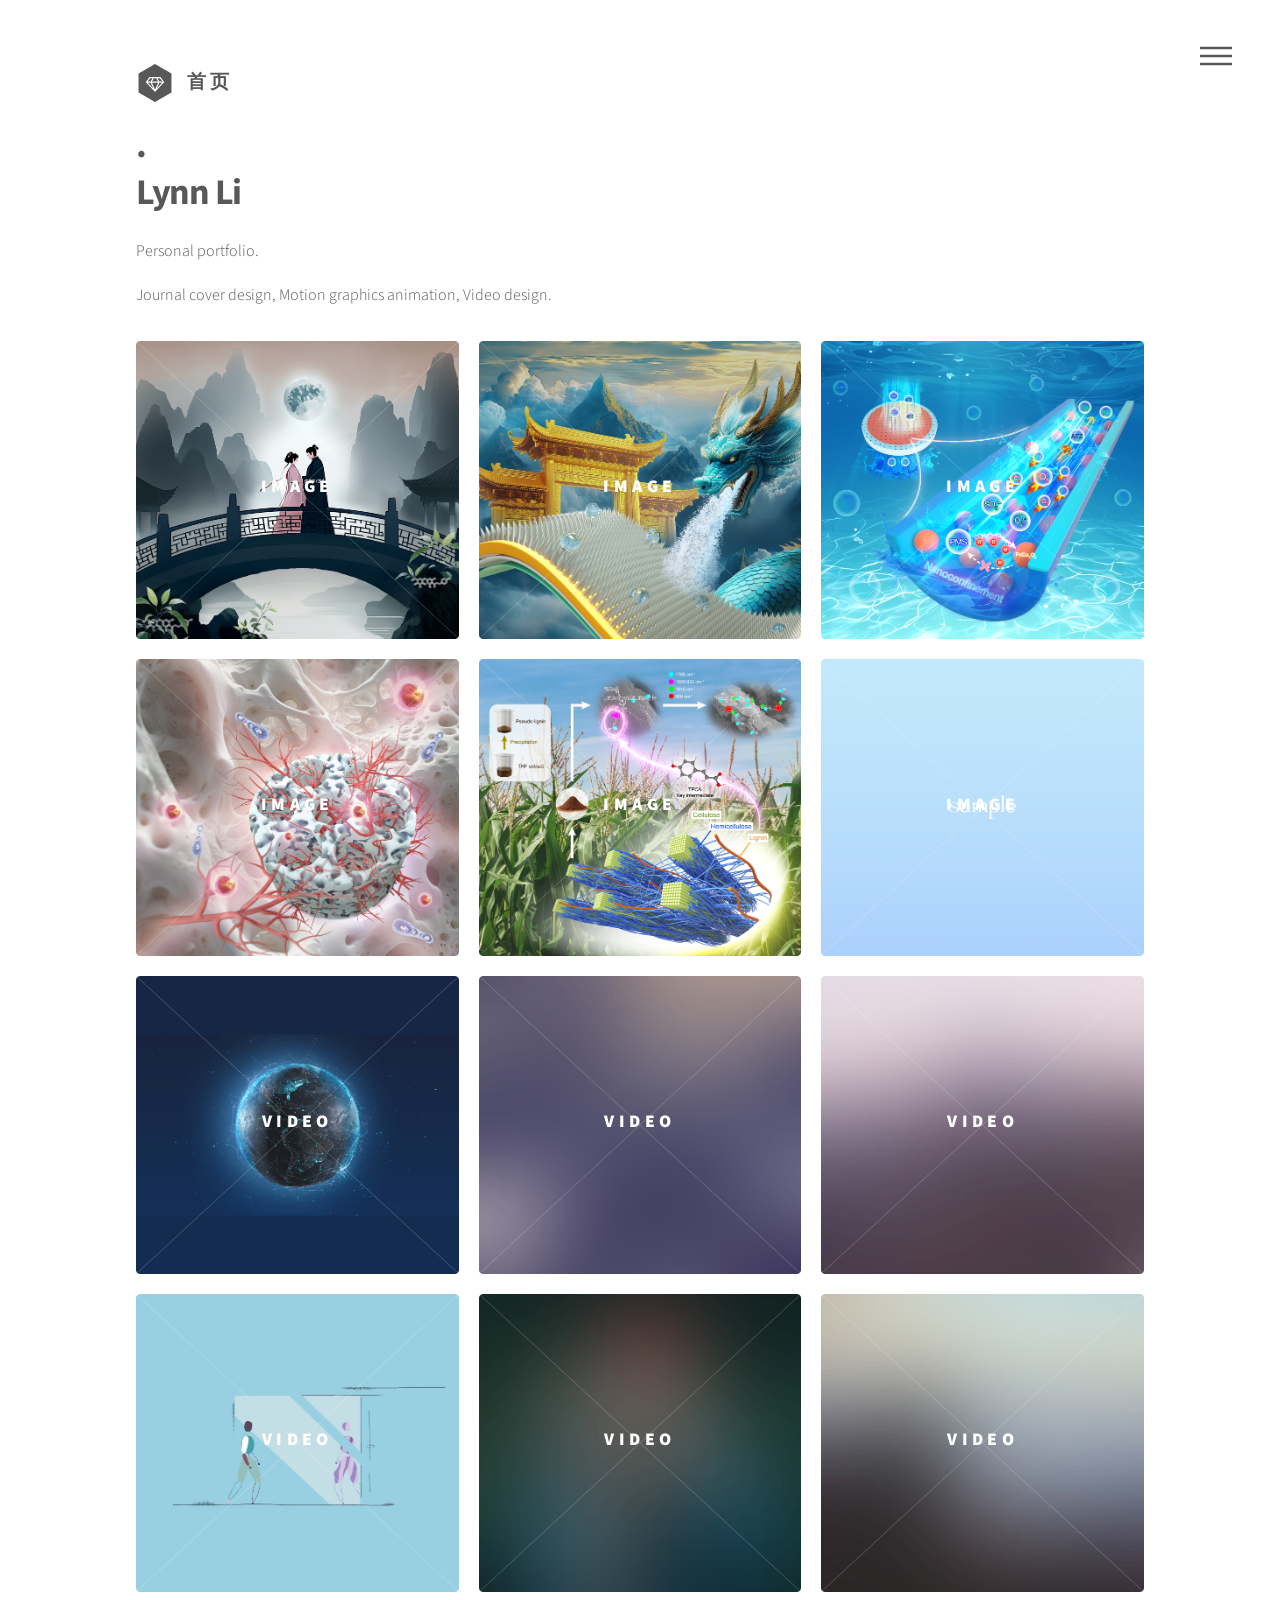
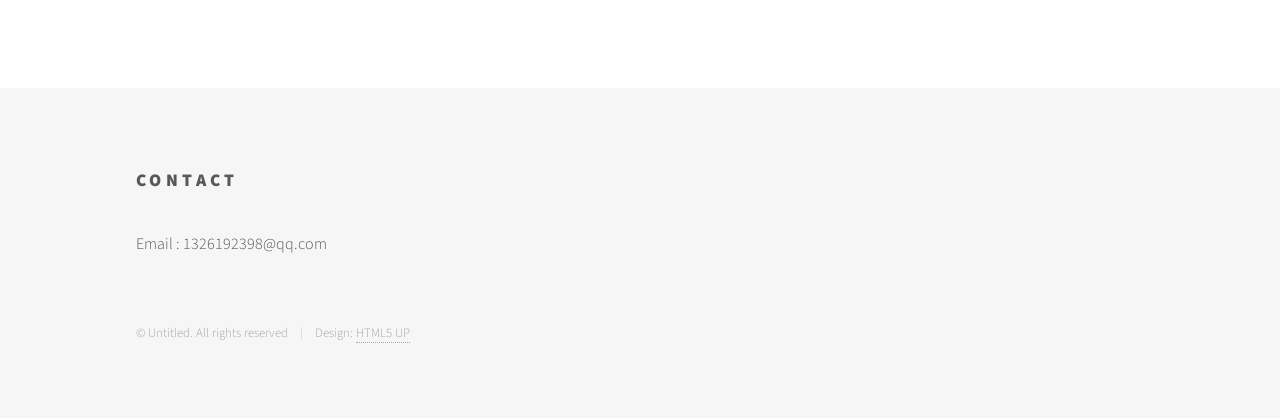
==== index.html @ 1f1a3eb1 "Update index.html" ====
<!DOCTYPE HTML>
<!--
	Phantom by HTML5 UP
	html5up.net | @ajlkn
	Free for personal and commercial use under the CCA 3.0 license (html5up.net/license)
-->
<html>
	<head>
		<title>Lynn Li - Portfolio</title>
		<meta charset="utf-8" />
		<meta name="viewport" content="width=device-width, initial-scale=1, user-scalable=no" />
		<link rel="stylesheet" href="assets/css/main.css" />
		<noscript><link rel="stylesheet" href="assets/css/noscript.css" /></noscript>
	</head>
	<body class="is-preload">
		<!-- Wrapper -->
			<div id="wrapper">

				<!-- Header -->
					<header id="header">
						<div class="inner">

							<!-- Logo -->
								<a href="index.html" class="logo">
									<span class="symbol"><img src="images/logo.svg" alt="" /></span><span class="title">首页</span>
								</a>

							<!-- Nav -->
								<nav>
									<ul>
										<li><a href="#menu">Menu</a></li>
									</ul>
								</nav>

						</div>
					</header>

			

				<!-- Main -->
					<div id="main">
						<div class="inner">
							<header>
								<h1>.<br />
								Lynn Li</h1>
								<p>Personal portfolio. </p>
								<p> Journal cover design, Motion graphics animation, Video design.</p>
							</header>
							<section class="tiles">
								<article class="style1">
									<span class="image">
										<img src="images/work01sq.png" alt="" />
									</span>
									<a href="work01.html">
										<h2> Image </h2>
										<div class="content">
											<p>Commercial Work</p>
										</div>
									</a>
								</article>
								<article class="style2">
									<span class="image">
										<img src="images/work02sq.png" alt="" />
									</span>
									<a href="work02.html">
										<h2>Image</h2>
										<div class="content">
											<p>Commercial Work</p>
										</div>
									</a>
								</article>
								<article class="style3">
									<span class="image">
										<img src="images/work03sq.png" alt="" />
									</span>
									<a href="work03.html">
										<h2>Image</h2>
										<div class="content">
											<p>Commercial Work</p>
										</div>
									</a>
								</article>
								<article class="style4">
									<span class="image">
										<img src="images/work04sq.png" alt="" />
									</span>
									<a href="work04.html">
										<h2>Image</h2>
										<div class="content">
											<p>Commercial Work</p>
										</div>
									</a>
								</article>
								<article class="style5">
									<span class="image">
										<img src="images/work05sq.png" alt="" />
									</span>
									<a href="work05.html">
										<h2>Image</h2>
										<div class="content">
											<p>Commercial Work</p>
										</div>
									</a>
								</article>
								<article class="style6">
									<span class="image">
										<img src="images/work06sq.png" alt="" />
									</span>
									<a href="work06.html">
										<h2>Image</h2>
										<div class="content">
											<p>Commercial Work</p>
										</div>
									</a>
								</article>
								<article class="style2">
									<span class="image">
										<img src="images/work07sq.png" alt="" />
									</span>
									<a href="work07.html">
										<h2>Video</h2>
										<div class="content">
											<p>Commercial Work</p>
										</div>
									</a>
								</article>
								<article class="style3">
									<span class="image">
										<img src="images/pic08.jpg" alt="" />
									</span>
									<a href="work08.html">
										<h2>Video</h2>
										<div class="content">
											<p>Reserved</p>
										</div>
									</a>
								</article>
								<article class="style1">
									<span class="image">
										<img src="images/pic09.jpg" alt="" />
									</span>
									<a href="work09.html">
										<h2>Video</h2>
										<div class="content">
											<p>Reserved</p>
										</div>
									</a>
								</article>
								<article class="style5">
									<span class="image">
										<img src="images/work10sq.png" alt="" />
									</span>
									<a href="work10.html">
										<h2>Video</h2>
										<div class="content">
											<p>Personal Work and Commercial Work</p>
										</div>
									</a>
								</article>
								<article class="style6">
									<span class="image">
										<img src="images/pic11.jpg" alt="" />
									</span>
									<a href="work11.html">
										<h2>Video</h2>
										<div class="content">
											<p>Reserved</p>
										</div>
									</a>
								</article>
								<article class="style4">
									<span class="image">
										<img src="images/pic12.jpg" alt="" />
									</span>
									<a href="work12.html">
										<h2>Video</h2>
										<div class="content">
											<p>Reserved</p>
										</div>
									</a>
								</article>
							</section>
						</div>
					</div>

				<!-- Footer -->
					<footer id="footer">
						<div class="inner">
							<section>
								<h2>Contact</h2>
								<p> Email : 1326192398@qq.com </p>
							</section>
							
							<ul class="copyright">
								<li>&copy; Untitled. All rights reserved</li><li>Design: <a href="http://html5up.net">HTML5 UP</a></li>
							</ul>
						</div>
					</footer>

			</div>

		<!-- Scripts -->
			<script src="assets/js/jquery.min.js"></script>
			<script src="assets/js/browser.min.js"></script>
			<script src="assets/js/breakpoints.min.js"></script>
			<script src="assets/js/util.js"></script>
			<script src="assets/js/main.js"></script>

	</body>
</html>
---- assets/css/main.css ----
@import url(fontawesome-all.min.css);
@import url("https://fonts.googleapis.com/css?family=Source+Sans+Pro:300,700,900");

/*
	Phantom by HTML5 UP
	html5up.net | @ajlkn
	Free for personal and commercial use under the CCA 3.0 license (html5up.net/license)
*/

html, body, div, span, applet, object,
iframe, h1, h2, h3, h4, h5, h6, p, blockquote,
pre, a, abbr, acronym, address, big, cite,
code, del, dfn, em, img, ins, kbd, q, s, samp,
small, strike, strong, sub, sup, tt, var, b,
u, i, center, dl, dt, dd, ol, ul, li, fieldset,
form, label, legend, table, caption, tbody,
tfoot, thead, tr, th, td, article, aside,
canvas, details, embed, figure, figcaption,
footer, header, hgroup, menu, nav, output, ruby,
section, summary, time, mark, audio, video {
	margin: 0;
	padding: 0;
	border: 0;
	font-size: 100%;
	font: inherit;
	vertical-align: baseline;}

article, aside, details, figcaption, figure,
footer, header, hgroup, menu, nav, section {
	display: block;}

body {
	line-height: 1;
}

ol, ul {
	list-style: none;
}

blockquote, q {
	quotes: none;
}

	blockquote:before, blockquote:after, q:before, q:after {
		content: '';
		content: none;
	}

table {
	border-collapse: collapse;
	border-spacing: 0;
}

body {
	-webkit-text-size-adjust: none;
}

mark {
	background-color: transparent;
	color: inherit;
}

input::-moz-focus-inner {
	border: 0;
	padding: 0;
}

input, select, textarea {
	-moz-appearance: none;
	-webkit-appearance: none;
	-ms-appearance: none;
	appearance: none;
}

/* Basic */

	@-ms-viewport {
		width: device-width;
	}

	body {
		-ms-overflow-style: scrollbar;
	}

	@media screen and (max-width: 480px) {

		html, body {
			min-width: 320px;
		}

	}

	html {
		box-sizing: border-box;
	}

	*, *:before, *:after {
		box-sizing: inherit;
	}

	body {
		background: #ffffff;
	}

		body.is-preload *, body.is-preload *:before, body.is-preload *:after {
			-moz-animation: none !important;
			-webkit-animation: none !important;
			-ms-animation: none !important;
			animation: none !important;
			-moz-transition: none !important;
			-webkit-transition: none !important;
			-ms-transition: none !important;
			transition: none !important;
		}

/* Type */

	body, input, select, textarea {
		color: #585858;
		font-family: "Source Sans Pro", Helvetica, sans-serif;
		font-size: 16pt;
		font-weight: 300;
		line-height: 1.75;
	}

		@media screen and (max-width: 1680px) {

			body, input, select, textarea {
				font-size: 14pt;
			}

		}

		@media screen and (max-width: 1280px) {

			body, input, select, textarea {
				font-size: 12pt;
			}

		}

	a {
		-moz-transition: border-bottom-color 0.2s ease, color 0.2s ease;
		-webkit-transition: border-bottom-color 0.2s ease, color 0.2s ease;
		-ms-transition: border-bottom-color 0.2s ease, color 0.2s ease;
		transition: border-bottom-color 0.2s ease, color 0.2s ease;
		text-decoration: none;
		color: #585858;
		border-bottom: dotted 1px rgba(88, 88, 88, 0.5);
	}

		a:hover {
			border-bottom-color: transparent;
			color: #f2849e !important;
		}

	strong, b {
		font-weight: 900;
	}

	em, i {
		font-style: italic;
	}

	p {
		margin: 0 0 2em 0;
	}

	h1 {
		font-size: 2.25em;
		font-weight: 700;
		line-height: 1.3;
		margin: 0 0 1em 0;
		letter-spacing: -0.035em;
	}

		h1 a {
			color: inherit;
		}

		@media screen and (max-width: 736px) {

			h1 {
				font-size: 2em;
				margin: 0 0 1em 0;
			}

		}

		@media screen and (max-width: 360px) {

			h1 {
				font-size: 1.75em;
			}

		}

	h2, h3, h4, h5, h6 {
		font-weight: 900;
		line-height: 1.5;
		margin: 0 0 2em 0;
		text-transform: uppercase;
		letter-spacing: 0.25em;
	}

		h2 a, h3 a, h4 a, h5 a, h6 a {
			color: inherit;
		}

	h2 {
		font-size: 1.1em;
	}

	h3 {
		font-size: 1em;
	}

	h4 {
		font-size: 0.8em;
	}

	h5 {
		font-size: 0.8em;
	}

	h6 {
		font-size: 0.8em;
	}

	@media screen and (max-width: 980px) {

		h1 br, h2 br, h3 br, h4 br, h5 br, h6 br {
			display: none;
		}

	}

	@media screen and (max-width: 736px) {

		h2 {
			font-size: 1em;
		}

		h3 {
			font-size: 0.8em;
		}

	}

	sub {
		font-size: 0.8em;
		position: relative;
		top: 0.5em;
	}

	sup {
		font-size: 0.8em;
		position: relative;
		top: -0.5em;
	}

	blockquote {
		border-left: solid 4px #c9c9c9;
		font-style: italic;
		margin: 0 0 2em 0;
		padding: 0.5em 0 0.5em 2em;
	}

	code {
		background: rgba(144, 144, 144, 0.075);
		border-radius: 4px;
		border: solid 1px #c9c9c9;
		font-family: "Courier New", monospace;
		font-size: 0.9em;
		margin: 0 0.25em;
		padding: 0.25em 0.65em;
	}

	pre {
		-webkit-overflow-scrolling: touch;
		font-family: "Courier New", monospace;
		font-size: 0.9em;
		margin: 0 0 2em 0;
	}

		pre code {
			display: block;
			line-height: 1.75;
			padding: 1em 1.5em;
			overflow-x: auto;
		}

	hr {
		border: 0;
		border-bottom: solid 1px #c9c9c9;
		margin: 2em 0;
	}

		hr.major {
			margin: 3em 0;
		}

	.align-left {
		text-align: left;
	}

	.align-center {
		text-align: center;
	}

	.align-right {
		text-align: right;
	}

/* Row */

	.row {
		display: flex;
		flex-wrap: wrap;
		box-sizing: border-box;
		align-items: stretch;
	}

		.row > * {
			box-sizing: border-box;
		}

		.row.gtr-uniform > * > :last-child {
			margin-bottom: 0;
		}

		.row.aln-left {
			justify-content: flex-start;
		}

		.row.aln-center {
			justify-content: center;
		}

		.row.aln-right {
			justify-content: flex-end;
		}

		.row.aln-top {
			align-items: flex-start;
		}

		.row.aln-middle {
			align-items: center;
		}

		.row.aln-bottom {
			align-items: flex-end;
		}

		.row > .imp {
			order: -1;
		}

		.row > .col-1 {
			width: 8.33333%;
		}

		.row > .off-1 {
			margin-left: 8.33333%;
		}

		.row > .col-2 {
			width: 16.66667%;
		}

		.row > .off-2 {
			margin-left: 16.66667%;
		}

		.row > .col-3 {
			width: 25%;
		}

		.row > .off-3 {
			margin-left: 25%;
		}

		.row > .col-4 {
			width: 33.33333%;
		}

		.row > .off-4 {
			margin-left: 33.33333%;
		}

		.row > .col-5 {
			width: 41.66667%;
		}

		.row > .off-5 {
			margin-left: 41.66667%;
		}

		.row > .col-6 {
			width: 50%;
		}

		.row > .off-6 {
			margin-left: 50%;
		}

		.row > .col-7 {
			width: 58.33333%;
		}

		.row > .off-7 {
			margin-left: 58.33333%;
		}

		.row > .col-8 {
			width: 66.66667%;
		}

		.row > .off-8 {
			margin-left: 66.66667%;
		}

		.row > .col-9 {
			width: 75%;
		}

		.row > .off-9 {
			margin-left: 75%;
		}

		.row > .col-10 {
			width: 83.33333%;
		}

		.row > .off-10 {
			margin-left: 83.33333%;
		}

		.row > .col-11 {
			width: 91.66667%;
		}

		.row > .off-11 {
			margin-left: 91.66667%;
		}

		.row > .col-12 {
			width: 100%;
		}

		.row > .off-12 {
			margin-left: 100%;
		}

		.row.gtr-0 {
			margin-top: 0;
			margin-left: 0em;
		}

			.row.gtr-0 > * {
				padding: 0 0 0 0em;
			}

			.row.gtr-0.gtr-uniform {
				margin-top: 0em;
			}

				.row.gtr-0.gtr-uniform > * {
					padding-top: 0em;
				}

		.row.gtr-25 {
			margin-top: 0;
			margin-left: -0.5em;
		}

			.row.gtr-25 > * {
				padding: 0 0 0 0.5em;
			}

			.row.gtr-25.gtr-uniform {
				margin-top: -0.5em;
			}

				.row.gtr-25.gtr-uniform > * {
					padding-top: 0.5em;
				}

		.row.gtr-50 {
			margin-top: 0;
			margin-left: -1em;
		}

			.row.gtr-50 > * {
				padding: 0 0 0 1em;
			}

			.row.gtr-50.gtr-uniform {
				margin-top: -1em;
			}

				.row.gtr-50.gtr-uniform > * {
					padding-top: 1em;
				}

		.row {
			margin-top: 0;
			margin-left: -2em;
		}

			.row > * {
				padding: 0 0 0 2em;
			}

			.row.gtr-uniform {
				margin-top: -2em;
			}

				.row.gtr-uniform > * {
					padding-top: 2em;
				}

		.row.gtr-150 {
			margin-top: 0;
			margin-left: -3em;
		}

			.row.gtr-150 > * {
				padding: 0 0 0 3em;
			}

			.row.gtr-150.gtr-uniform {
				margin-top: -3em;
			}

				.row.gtr-150.gtr-uniform > * {
					padding-top: 3em;
				}

		.row.gtr-200 {
			margin-top: 0;
			margin-left: -4em;
		}

			.row.gtr-200 > * {
				padding: 0 0 0 4em;
			}

			.row.gtr-200.gtr-uniform {
				margin-top: -4em;
			}

				.row.gtr-200.gtr-uniform > * {
					padding-top: 4em;
				}

		@media screen and (max-width: 1680px) {

			.row {
				display: flex;
				flex-wrap: wrap;
				box-sizing: border-box;
				align-items: stretch;
			}

				.row > * {
					box-sizing: border-box;
				}

				.row.gtr-uniform > * > :last-child {
					margin-bottom: 0;
				}

				.row.aln-left {
					justify-content: flex-start;
				}

				.row.aln-center {
					justify-content: center;
				}

				.row.aln-right {
					justify-content: flex-end;
				}

				.row.aln-top {
					align-items: flex-start;
				}

				.row.aln-middle {
					align-items: center;
				}

				.row.aln-bottom {
					align-items: flex-end;
				}

				.row > .imp-xlarge {
					order: -1;
				}

				.row > .col-1-xlarge {
					width: 8.33333%;
				}

				.row > .off-1-xlarge {
					margin-left: 8.33333%;
				}

				.row > .col-2-xlarge {
					width: 16.66667%;
				}

				.row > .off-2-xlarge {
					margin-left: 16.66667%;
				}

				.row > .col-3-xlarge {
					width: 25%;
				}

				.row > .off-3-xlarge {
					margin-left: 25%;
				}

				.row > .col-4-xlarge {
					width: 33.33333%;
				}

				.row > .off-4-xlarge {
					margin-left: 33.33333%;
				}

				.row > .col-5-xlarge {
					width: 41.66667%;
				}

				.row > .off-5-xlarge {
					margin-left: 41.66667%;
				}

				.row > .col-6-xlarge {
					width: 50%;
				}

				.row > .off-6-xlarge {
					margin-left: 50%;
				}

				.row > .col-7-xlarge {
					width: 58.33333%;
				}

				.row > .off-7-xlarge {
					margin-left: 58.33333%;
				}

				.row > .col-8-xlarge {
					width: 66.66667%;
				}

				.row > .off-8-xlarge {
					margin-left: 66.66667%;
				}

				.row > .col-9-xlarge {
					width: 75%;
				}

				.row > .off-9-xlarge {
					margin-left: 75%;
				}

				.row > .col-10-xlarge {
					width: 83.33333%;
				}

				.row > .off-10-xlarge {
					margin-left: 83.33333%;
				}

				.row > .col-11-xlarge {
					width: 91.66667%;
				}

				.row > .off-11-xlarge {
					margin-left: 91.66667%;
				}

				.row > .col-12-xlarge {
					width: 100%;
				}

				.row > .off-12-xlarge {
					margin-left: 100%;
				}

				.row.gtr-0 {
					margin-top: 0;
					margin-left: 0em;
				}

					.row.gtr-0 > * {
						padding: 0 0 0 0em;
					}

					.row.gtr-0.gtr-uniform {
						margin-top: 0em;
					}

						.row.gtr-0.gtr-uniform > * {
							padding-top: 0em;
						}

				.row.gtr-25 {
					margin-top: 0;
					margin-left: -0.5em;
				}

					.row.gtr-25 > * {
						padding: 0 0 0 0.5em;
					}

					.row.gtr-25.gtr-uniform {
						margin-top: -0.5em;
					}

						.row.gtr-25.gtr-uniform > * {
							padding-top: 0.5em;
						}

				.row.gtr-50 {
					margin-top: 0;
					margin-left: -1em;
				}

					.row.gtr-50 > * {
						padding: 0 0 0 1em;
					}

					.row.gtr-50.gtr-uniform {
						margin-top: -1em;
					}

						.row.gtr-50.gtr-uniform > * {
							padding-top: 1em;
						}

				.row {
					margin-top: 0;
					margin-left: -2em;
				}

					.row > * {
						padding: 0 0 0 2em;
					}

					.row.gtr-uniform {
						margin-top: -2em;
					}

						.row.gtr-uniform > * {
							padding-top: 2em;
						}

				.row.gtr-150 {
					margin-top: 0;
					margin-left: -3em;
				}

					.row.gtr-150 > * {
						padding: 0 0 0 3em;
					}

					.row.gtr-150.gtr-uniform {
						margin-top: -3em;
					}

						.row.gtr-150.gtr-uniform > * {
							padding-top: 3em;
						}

				.row.gtr-200 {
					margin-top: 0;
					margin-left: -4em;
				}

					.row.gtr-200 > * {
						padding: 0 0 0 4em;
					}

					.row.gtr-200.gtr-uniform {
						margin-top: -4em;
					}

						.row.gtr-200.gtr-uniform > * {
							padding-top: 4em;
						}

		}

		@media screen and (max-width: 1280px) {

			.row {
				display: flex;
				flex-wrap: wrap;
				box-sizing: border-box;
				align-items: stretch;
			}

				.row > * {
					box-sizing: border-box;
				}

				.row.gtr-uniform > * > :last-child {
					margin-bottom: 0;
				}

				.row.aln-left {
					justify-content: flex-start;
				}

				.row.aln-center {
					justify-content: center;
				}

				.row.aln-right {
					justify-content: flex-end;
				}

				.row.aln-top {
					align-items: flex-start;
				}

				.row.aln-middle {
					align-items: center;
				}

				.row.aln-bottom {
					align-items: flex-end;
				}

				.row > .imp-large {
					order: -1;
				}

				.row > .col-1-large {
					width: 8.33333%;
				}

				.row > .off-1-large {
					margin-left: 8.33333%;
				}

				.row > .col-2-large {
					width: 16.66667%;
				}

				.row > .off-2-large {
					margin-left: 16.66667%;
				}

				.row > .col-3-large {
					width: 25%;
				}

				.row > .off-3-large {
					margin-left: 25%;
				}

				.row > .col-4-large {
					width: 33.33333%;
				}

				.row > .off-4-large {
					margin-left: 33.33333%;
				}

				.row > .col-5-large {
					width: 41.66667%;
				}

				.row > .off-5-large {
					margin-left: 41.66667%;
				}

				.row > .col-6-large {
					width: 50%;
				}

				.row > .off-6-large {
					margin-left: 50%;
				}

				.row > .col-7-large {
					width: 58.33333%;
				}

				.row > .off-7-large {
					margin-left: 58.33333%;
				}

				.row > .col-8-large {
					width: 66.66667%;
				}

				.row > .off-8-large {
					margin-left: 66.66667%;
				}

				.row > .col-9-large {
					width: 75%;
				}

				.row > .off-9-large {
					margin-left: 75%;
				}

				.row > .col-10-large {
					width: 83.33333%;
				}

				.row > .off-10-large {
					margin-left: 83.33333%;
				}

				.row > .col-11-large {
					width: 91.66667%;
				}

				.row > .off-11-large {
					margin-left: 91.66667%;
				}

				.row > .col-12-large {
					width: 100%;
				}

				.row > .off-12-large {
					margin-left: 100%;
				}

				.row.gtr-0 {
					margin-top: 0;
					margin-left: 0em;
				}

					.row.gtr-0 > * {
						padding: 0 0 0 0em;
					}

					.row.gtr-0.gtr-uniform {
						margin-top: 0em;
					}

						.row.gtr-0.gtr-uniform > * {
							padding-top: 0em;
						}

				.row.gtr-25 {
					margin-top: 0;
					margin-left: -0.5em;
				}

					.row.gtr-25 > * {
						padding: 0 0 0 0.5em;
					}

					.row.gtr-25.gtr-uniform {
						margin-top: -0.5em;
					}

						.row.gtr-25.gtr-uniform > * {
							padding-top: 0.5em;
						}

				.row.gtr-50 {
					margin-top: 0;
					margin-left: -1em;
				}

					.row.gtr-50 > * {
						padding: 0 0 0 1em;
					}

					.row.gtr-50.gtr-uniform {
						margin-top: -1em;
					}

						.row.gtr-50.gtr-uniform > * {
							padding-top: 1em;
						}

				.row {
					margin-top: 0;
					margin-left: -2em;
				}

					.row > * {
						padding: 0 0 0 2em;
					}

					.row.gtr-uniform {
						margin-top: -2em;
					}

						.row.gtr-uniform > * {
							padding-top: 2em;
						}

				.row.gtr-150 {
					margin-top: 0;
					margin-left: -3em;
				}

					.row.gtr-150 > * {
						padding: 0 0 0 3em;
					}

					.row.gtr-150.gtr-uniform {
						margin-top: -3em;
					}

						.row.gtr-150.gtr-uniform > * {
							padding-top: 3em;
						}

				.row.gtr-200 {
					margin-top: 0;
					margin-left: -4em;
				}

					.row.gtr-200 > * {
						padding: 0 0 0 4em;
					}

					.row.gtr-200.gtr-uniform {
						margin-top: -4em;
					}

						.row.gtr-200.gtr-uniform > * {
							padding-top: 4em;
						}

		}

		@media screen and (max-width: 980px) {

			.row {
				display: flex;
				flex-wrap: wrap;
				box-sizing: border-box;
				align-items: stretch;
			}

				.row > * {
					box-sizing: border-box;
				}

				.row.gtr-uniform > * > :last-child {
					margin-bottom: 0;
				}

				.row.aln-left {
					justify-content: flex-start;
				}

				.row.aln-center {
					justify-content: center;
				}

				.row.aln-right {
					justify-content: flex-end;
				}

				.row.aln-top {
					align-items: flex-start;
				}

				.row.aln-middle {
					align-items: center;
				}

				.row.aln-bottom {
					align-items: flex-end;
				}

				.row > .imp-medium {
					order: -1;
				}

				.row > .col-1-medium {
					width: 8.33333%;
				}

				.row > .off-1-medium {
					margin-left: 8.33333%;
				}

				.row > .col-2-medium {
					width: 16.66667%;
				}

				.row > .off-2-medium {
					margin-left: 16.66667%;
				}

				.row > .col-3-medium {
					width: 25%;
				}

				.row > .off-3-medium {
					margin-left: 25%;
				}

				.row > .col-4-medium {
					width: 33.33333%;
				}

				.row > .off-4-medium {
					margin-left: 33.33333%;
				}

				.row > .col-5-medium {
					width: 41.66667%;
				}

				.row > .off-5-medium {
					margin-left: 41.66667%;
				}

				.row > .col-6-medium {
					width: 50%;
				}

				.row > .off-6-medium {
					margin-left: 50%;
				}

				.row > .col-7-medium {
					width: 58.33333%;
				}

				.row > .off-7-medium {
					margin-left: 58.33333%;
				}

				.row > .col-8-medium {
					width: 66.66667%;
				}

				.row > .off-8-medium {
					margin-left: 66.66667%;
				}

				.row > .col-9-medium {
					width: 75%;
				}

				.row > .off-9-medium {
					margin-left: 75%;
				}

				.row > .col-10-medium {
					width: 83.33333%;
				}

				.row > .off-10-medium {
					margin-left: 83.33333%;
				}

				.row > .col-11-medium {
					width: 91.66667%;
				}

				.row > .off-11-medium {
					margin-left: 91.66667%;
				}

				.row > .col-12-medium {
					width: 100%;
				}

				.row > .off-12-medium {
					margin-left: 100%;
				}

				.row.gtr-0 {
					margin-top: 0;
					margin-left: 0em;
				}

					.row.gtr-0 > * {
						padding: 0 0 0 0em;
					}

					.row.gtr-0.gtr-uniform {
						margin-top: 0em;
					}

						.row.gtr-0.gtr-uniform > * {
							padding-top: 0em;
						}

				.row.gtr-25 {
					margin-top: 0;
					margin-left: -0.375em;
				}

					.row.gtr-25 > * {
						padding: 0 0 0 0.375em;
					}

					.row.gtr-25.gtr-uniform {
						margin-top: -0.375em;
					}

						.row.gtr-25.gtr-uniform > * {
							padding-top: 0.375em;
						}

				.row.gtr-50 {
					margin-top: 0;
					margin-left: -0.75em;
				}

					.row.gtr-50 > * {
						padding: 0 0 0 0.75em;
					}

					.row.gtr-50.gtr-uniform {
						margin-top: -0.75em;
					}

						.row.gtr-50.gtr-uniform > * {
							padding-top: 0.75em;
						}

				.row {
					margin-top: 0;
					margin-left: -1.5em;
				}

					.row > * {
						padding: 0 0 0 1.5em;
					}

					.row.gtr-uniform {
						margin-top: -1.5em;
					}

						.row.gtr-uniform > * {
							padding-top: 1.5em;
						}

				.row.gtr-150 {
					margin-top: 0;
					margin-left: -2.25em;
				}

					.row.gtr-150 > * {
						padding: 0 0 0 2.25em;
					}

					.row.gtr-150.gtr-uniform {
						margin-top: -2.25em;
					}

						.row.gtr-150.gtr-uniform > * {
							padding-top: 2.25em;
						}

				.row.gtr-200 {
					margin-top: 0;
					margin-left: -3em;
				}

					.row.gtr-200 > * {
						padding: 0 0 0 3em;
					}

					.row.gtr-200.gtr-uniform {
						margin-top: -3em;
					}

						.row.gtr-200.gtr-uniform > * {
							padding-top: 3em;
						}

		}

		@media screen and (max-width: 736px) {

			.row {
				display: flex;
				flex-wrap: wrap;
				box-sizing: border-box;
				align-items: stretch;
			}

				.row > * {
					box-sizing: border-box;
				}

				.row.gtr-uniform > * > :last-child {
					margin-bottom: 0;
				}

				.row.aln-left {
					justify-content: flex-start;
				}

				.row.aln-center {
					justify-content: center;
				}

				.row.aln-right {
					justify-content: flex-end;
				}

				.row.aln-top {
					align-items: flex-start;
				}

				.row.aln-middle {
					align-items: center;
				}

				.row.aln-bottom {
					align-items: flex-end;
				}

				.row > .imp-small {
					order: -1;
				}

				.row > .col-1-small {
					width: 8.33333%;
				}

				.row > .off-1-small {
					margin-left: 8.33333%;
				}

				.row > .col-2-small {
					width: 16.66667%;
				}

				.row > .off-2-small {
					margin-left: 16.66667%;
				}

				.row > .col-3-small {
					width: 25%;
				}

				.row > .off-3-small {
					margin-left: 25%;
				}

				.row > .col-4-small {
					width: 33.33333%;
				}

				.row > .off-4-small {
					margin-left: 33.33333%;
				}

				.row > .col-5-small {
					width: 41.66667%;
				}

				.row > .off-5-small {
					margin-left: 41.66667%;
				}

				.row > .col-6-small {
					width: 50%;
				}

				.row > .off-6-small {
					margin-left: 50%;
				}

				.row > .col-7-small {
					width: 58.33333%;
				}

				.row > .off-7-small {
					margin-left: 58.33333%;
				}

				.row > .col-8-small {
					width: 66.66667%;
				}

				.row > .off-8-small {
					margin-left: 66.66667%;
				}

				.row > .col-9-small {
					width: 75%;
				}

				.row > .off-9-small {
					margin-left: 75%;
				}

				.row > .col-10-small {
					width: 83.33333%;
				}

				.row > .off-10-small {
					margin-left: 83.33333%;
				}

				.row > .col-11-small {
					width: 91.66667%;
				}

				.row > .off-11-small {
					margin-left: 91.66667%;
				}

				.row > .col-12-small {
					width: 100%;
				}

				.row > .off-12-small {
					margin-left: 100%;
				}

				.row.gtr-0 {
					margin-top: 0;
					margin-left: 0em;
				}

					.row.gtr-0 > * {
						padding: 0 0 0 0em;
					}

					.row.gtr-0.gtr-uniform {
						margin-top: 0em;
					}

						.row.gtr-0.gtr-uniform > * {
							padding-top: 0em;
						}

				.row.gtr-25 {
					margin-top: 0;
					margin-left: -0.25em;
				}

					.row.gtr-25 > * {
						padding: 0 0 0 0.25em;
					}

					.row.gtr-25.gtr-uniform {
						margin-top: -0.25em;
					}

						.row.gtr-25.gtr-uniform > * {
							padding-top: 0.25em;
						}

				.row.gtr-50 {
					margin-top: 0;
					margin-left: -0.5em;
				}

					.row.gtr-50 > * {
						padding: 0 0 0 0.5em;
					}

					.row.gtr-50.gtr-uniform {
						margin-top: -0.5em;
					}

						.row.gtr-50.gtr-uniform > * {
							padding-top: 0.5em;
						}

				.row {
					margin-top: 0;
					margin-left: -1em;
				}

					.row > * {
						padding: 0 0 0 1em;
					}

					.row.gtr-uniform {
						margin-top: -1em;
					}

						.row.gtr-uniform > * {
							padding-top: 1em;
						}

				.row.gtr-150 {
					margin-top: 0;
					margin-left: -1.5em;
				}

					.row.gtr-150 > * {
						padding: 0 0 0 1.5em;
					}

					.row.gtr-150.gtr-uniform {
						margin-top: -1.5em;
					}

						.row.gtr-150.gtr-uniform > * {
							padding-top: 1.5em;
						}

				.row.gtr-200 {
					margin-top: 0;
					margin-left: -2em;
				}

					.row.gtr-200 > * {
						padding: 0 0 0 2em;
					}

					.row.gtr-200.gtr-uniform {
						margin-top: -2em;
					}

						.row.gtr-200.gtr-uniform > * {
							padding-top: 2em;
						}

		}

		@media screen and (max-width: 480px) {

			.row {
				display: flex;
				flex-wrap: wrap;
				box-sizing: border-box;
				align-items: stretch;
			}

				.row > * {
					box-sizing: border-box;
				}

				.row.gtr-uniform > * > :last-child {
					margin-bottom: 0;
				}

				.row.aln-left {
					justify-content: flex-start;
				}

				.row.aln-center {
					justify-content: center;
				}

				.row.aln-right {
					justify-content: flex-end;
				}

				.row.aln-top {
					align-items: flex-start;
				}

				.row.aln-middle {
					align-items: center;
				}

				.row.aln-bottom {
					align-items: flex-end;
				}

				.row > .imp-xsmall {
					order: -1;
				}

				.row > .col-1-xsmall {
					width: 8.33333%;
				}

				.row > .off-1-xsmall {
					margin-left: 8.33333%;
				}

				.row > .col-2-xsmall {
					width: 16.66667%;
				}

				.row > .off-2-xsmall {
					margin-left: 16.66667%;
				}

				.row > .col-3-xsmall {
					width: 25%;
				}

				.row > .off-3-xsmall {
					margin-left: 25%;
				}

				.row > .col-4-xsmall {
					width: 33.33333%;
				}

				.row > .off-4-xsmall {
					margin-left: 33.33333%;
				}

				.row > .col-5-xsmall {
					width: 41.66667%;
				}

				.row > .off-5-xsmall {
					margin-left: 41.66667%;
				}

				.row > .col-6-xsmall {
					width: 50%;
				}

				.row > .off-6-xsmall {
					margin-left: 50%;
				}

				.row > .col-7-xsmall {
					width: 58.33333%;
				}

				.row > .off-7-xsmall {
					margin-left: 58.33333%;
				}

				.row > .col-8-xsmall {
					width: 66.66667%;
				}

				.row > .off-8-xsmall {
					margin-left: 66.66667%;
				}

				.row > .col-9-xsmall {
					width: 75%;
				}

				.row > .off-9-xsmall {
					margin-left: 75%;
				}

				.row > .col-10-xsmall {
					width: 83.33333%;
				}

				.row > .off-10-xsmall {
					margin-left: 83.33333%;
				}

				.row > .col-11-xsmall {
					width: 91.66667%;
				}

				.row > .off-11-xsmall {
					margin-left: 91.66667%;
				}

				.row > .col-12-xsmall {
					width: 100%;
				}

				.row > .off-12-xsmall {
					margin-left: 100%;
				}

				.row.gtr-0 {
					margin-top: 0;
					margin-left: 0em;
				}

					.row.gtr-0 > * {
						padding: 0 0 0 0em;
					}

					.row.gtr-0.gtr-uniform {
						margin-top: 0em;
					}

						.row.gtr-0.gtr-uniform > * {
							padding-top: 0em;
						}

				.row.gtr-25 {
					margin-top: 0;
					margin-left: -0.25em;
				}

					.row.gtr-25 > * {
						padding: 0 0 0 0.25em;
					}

					.row.gtr-25.gtr-uniform {
						margin-top: -0.25em;
					}

						.row.gtr-25.gtr-uniform > * {
							padding-top: 0.25em;
						}

				.row.gtr-50 {
					margin-top: 0;
					margin-left: -0.5em;
				}

					.row.gtr-50 > * {
						padding: 0 0 0 0.5em;
					}

					.row.gtr-50.gtr-uniform {
						margin-top: -0.5em;
					}

						.row.gtr-50.gtr-uniform > * {
							padding-top: 0.5em;
						}

				.row {
					margin-top: 0;
					margin-left: -1em;
				}

					.row > * {
						padding: 0 0 0 1em;
					}

					.row.gtr-uniform {
						margin-top: -1em;
					}

						.row.gtr-uniform > * {
							padding-top: 1em;
						}

				.row.gtr-150 {
					margin-top: 0;
					margin-left: -1.5em;
				}

					.row.gtr-150 > * {
						padding: 0 0 0 1.5em;
					}

					.row.gtr-150.gtr-uniform {
						margin-top: -1.5em;
					}

						.row.gtr-150.gtr-uniform > * {
							padding-top: 1.5em;
						}

				.row.gtr-200 {
					margin-top: 0;
					margin-left: -2em;
				}

					.row.gtr-200 > * {
						padding: 0 0 0 2em;
					}

					.row.gtr-200.gtr-uniform {
						margin-top: -2em;
					}

						.row.gtr-200.gtr-uniform > * {
							padding-top: 2em;
						}

		}

/* Section/Article */

	section.special, article.special {
		text-align: center;
	}

	header p {
		margin-top: -1em;
	}

	@media screen and (max-width: 736px) {

		header p {
			margin-top: 0;
		}

	}

/* Icon */

	.icon {
		text-decoration: none;
		border-bottom: none;
		position: relative;
	}

		.icon:before {
			-moz-osx-font-smoothing: grayscale;
			-webkit-font-smoothing: antialiased;
			display: inline-block;
			font-style: normal;
			font-variant: normal;
			text-rendering: auto;
			line-height: 1;
			text-transform: none !important;
			font-family: 'Font Awesome 5 Free';
			font-weight: 400;
		}

		.icon > .label {
			display: none;
		}

		.icon:before {
			line-height: inherit;
		}

		.icon.solid:before {
			font-weight: 900;
		}

		.icon.brands:before {
			font-family: 'Font Awesome 5 Brands';
		}

		.icon.style2 {
			-moz-transition: background-color 0.2s ease-in-out, color 0.2s ease-in-out, border-color 0.2s ease-in-out;
			-webkit-transition: background-color 0.2s ease-in-out, color 0.2s ease-in-out, border-color 0.2s ease-in-out;
			-ms-transition: background-color 0.2s ease-in-out, color 0.2s ease-in-out, border-color 0.2s ease-in-out;
			transition: background-color 0.2s ease-in-out, color 0.2s ease-in-out, border-color 0.2s ease-in-out;
			background-color: transparent;
			border: solid 1px #c9c9c9;
			border-radius: 4px;
			width: 0.65em;
			height: 0.65em;
			display: inline-block;
			text-align: center;
			line-height: 2.65em;
			color: inherit;
		}

			.icon.style2:before {
				font-size: 1.1em;
			}

			.icon.style2:hover {
				color: #f2849e;
				border-color: #f2849e;
			}

			.icon.style2:active {
				background-color: rgba(242, 132, 158, 0.1);
			}

/* List */

	ol {
		list-style: decimal;
		margin: 0 0 2em 0;
		padding-left: 1.25em;
	}

		ol li {
			padding-left: 0.25em;
		}

	ul {
		list-style: disc;
		margin: 0 0 2em 0;
		padding-left: 1em;
	}

		ul li {
			padding-left: 0.5em;
		}

		ul.alt {
			list-style: none;
			padding-left: 0;
		}

			ul.alt li {
				border-top: solid 1px #c9c9c9;
				padding: 0.5em 0;
			}

				ul.alt li:first-child {
					border-top: 0;
					padding-top: 0;
				}

	dl {
		margin: 0 0 2em 0;
	}

		dl dt {
			display: block;
			font-weight: 900;
			margin: 0 0 1em 0;
		}

		dl dd {
			margin-left: 2em;
		}

/* Actions */

	ul.actions {
		display: -moz-flex;
		display: -webkit-flex;
		display: -ms-flex;
		display: flex;
		cursor: default;
		list-style: none;
		margin-left: -1em;
		padding-left: 0;
	}

		ul.actions li {
			padding: 0 0 0 1em;
			vertical-align: middle;
		}

		ul.actions.special {
			-moz-justify-content: center;
			-webkit-justify-content: center;
			-ms-justify-content: center;
			justify-content: center;
			width: 100%;
			margin-left: 0;
		}

			ul.actions.special li:first-child {
				padding-left: 0;
			}

		ul.actions.stacked {
			-moz-flex-direction: column;
			-webkit-flex-direction: column;
			-ms-flex-direction: column;
			flex-direction: column;
			margin-left: 0;
		}

			ul.actions.stacked li {
				padding: 1.3em 0 0 0;
			}

				ul.actions.stacked li:first-child {
					padding-top: 0;
				}

		ul.actions.fit {
			width: calc(100% + 1em);
		}

			ul.actions.fit li {
				-moz-flex-grow: 1;
				-webkit-flex-grow: 1;
				-ms-flex-grow: 1;
				flex-grow: 1;
				-moz-flex-shrink: 1;
				-webkit-flex-shrink: 1;
				-ms-flex-shrink: 1;
				flex-shrink: 1;
				width: 100%;
			}

				ul.actions.fit li > * {
					width: 100%;
				}

			ul.actions.fit.stacked {
				width: 100%;
			}

		@media screen and (max-width: 480px) {

			ul.actions:not(.fixed) {
				-moz-flex-direction: column;
				-webkit-flex-direction: column;
				-ms-flex-direction: column;
				flex-direction: column;
				margin-left: 0;
				width: 100% !important;
			}

				ul.actions:not(.fixed) li {
					-moz-flex-grow: 1;
					-webkit-flex-grow: 1;
					-ms-flex-grow: 1;
					flex-grow: 1;
					-moz-flex-shrink: 1;
					-webkit-flex-shrink: 1;
					-ms-flex-shrink: 1;
					flex-shrink: 1;
					padding: 1em 0 0 0;
					text-align: center;
					width: 100%;
				}

					ul.actions:not(.fixed) li > * {
						width: 100%;
					}

					ul.actions:not(.fixed) li:first-child {
						padding-top: 0;
					}

					ul.actions:not(.fixed) li input[type="submit"],
					ul.actions:not(.fixed) li input[type="reset"],
					ul.actions:not(.fixed) li input[type="button"],
					ul.actions:not(.fixed) li button,
					ul.actions:not(.fixed) li .button {
						width: 100%;
					}

						ul.actions:not(.fixed) li input[type="submit"].icon:before,
						ul.actions:not(.fixed) li input[type="reset"].icon:before,
						ul.actions:not(.fixed) li input[type="button"].icon:before,
						ul.actions:not(.fixed) li button.icon:before,
						ul.actions:not(.fixed) li .button.icon:before {
							margin-left: -0.5rem;
						}

		}

/* Icons */

	ul.icons {
		cursor: default;
		list-style: none;
		padding-left: 0;
		margin: -1em 0 2em -1em;
	}

		ul.icons li {
			display: inline-block;
			padding: 1em 0 0 1em;
		}

/* Form */

	form {
		margin: 0 0 2em 0;
		overflow-x: hidden;
	}

		form > :last-child {
			margin-bottom: 0;
		}

		form > .fields {
			display: -moz-flex;
			display: -webkit-flex;
			display: -ms-flex;
			display: flex;
			-moz-flex-wrap: wrap;
			-webkit-flex-wrap: wrap;
			-ms-flex-wrap: wrap;
			flex-wrap: wrap;
			width: calc(100% + 3em);
			margin: -1.5em 0 2em -1.5em;
		}

			form > .fields > .field {
				-moz-flex-grow: 0;
				-webkit-flex-grow: 0;
				-ms-flex-grow: 0;
				flex-grow: 0;
				-moz-flex-shrink: 0;
				-webkit-flex-shrink: 0;
				-ms-flex-shrink: 0;
				flex-shrink: 0;
				padding: 1.5em 0 0 1.5em;
				width: calc(100% - 1.5em);
			}

				form > .fields > .field.half {
					width: calc(50% - 0.75em);
				}

				form > .fields > .field.third {
					width: calc(100%/3 - 0.5em);
				}

				form > .fields > .field.quarter {
					width: calc(25% - 0.375em);
				}

		@media screen and (max-width: 480px) {

			form > .fields {
				width: calc(100% + 3em);
				margin: -1.5em 0 2em -1.5em;
			}

				form > .fields > .field {
					padding: 1.5em 0 0 1.5em;
					width: calc(100% - 1.5em);
				}

					form > .fields > .field.half {
						width: calc(100% - 1.5em);
					}

					form > .fields > .field.third {
						width: calc(100% - 1.5em);
					}

					form > .fields > .field.quarter {
						width: calc(100% - 1.5em);
					}

		}

	label {
		display: block;
		font-size: 0.9em;
		font-weight: 900;
		margin: 0 0 1em 0;
	}

	input[type="text"],
	input[type="password"],
	input[type="email"],
	input[type="tel"],
	select,
	textarea {
		-moz-appearance: none;
		-webkit-appearance: none;
		-ms-appearance: none;
		appearance: none;
		background-color: transparent;
		border: none;
		border-radius: 0;
		border-bottom: solid 1px #c9c9c9;
		color: inherit;
		display: block;
		outline: 0;
		padding: 0;
		text-decoration: none;
		width: 100%;
	}

		input[type="text"]:invalid,
		input[type="password"]:invalid,
		input[type="email"]:invalid,
		input[type="tel"]:invalid,
		select:invalid,
		textarea:invalid {
			box-shadow: none;
		}

		input[type="text"]:focus,
		input[type="password"]:focus,
		input[type="email"]:focus,
		input[type="tel"]:focus,
		select:focus,
		textarea:focus {
			border-bottom-color: #f2849e;
			box-shadow: inset 0 -1px 0 0 #f2849e;
		}

	select {
		background-image: url("data:image/svg+xml;charset=utf8,%3Csvg xmlns='http://www.w3.org/2000/svg' width='40' height='40' preserveAspectRatio='none' viewBox='0 0 40 40'%3E%3Cpath d='M9.4,12.3l10.4,10.4l10.4-10.4c0.2-0.2,0.5-0.4,0.9-0.4c0.3,0,0.6,0.1,0.9,0.4l3.3,3.3c0.2,0.2,0.4,0.5,0.4,0.9 c0,0.4-0.1,0.6-0.4,0.9L20.7,31.9c-0.2,0.2-0.5,0.4-0.9,0.4c-0.3,0-0.6-0.1-0.9-0.4L4.3,17.3c-0.2-0.2-0.4-0.5-0.4-0.9 c0-0.4,0.1-0.6,0.4-0.9l3.3-3.3c0.2-0.2,0.5-0.4,0.9-0.4S9.1,12.1,9.4,12.3z' fill='%23c9c9c9' /%3E%3C/svg%3E");
		background-size: 1.25rem;
		background-repeat: no-repeat;
		background-position: calc(100% - 1rem) center;
		height: 3em;
		padding-right: 3em;
		text-overflow: ellipsis;
	}

		select option {
			background: #ffffff;
		}

		select:focus::-ms-value {
			background-color: transparent;
		}

		select::-ms-expand {
			display: none;
		}

	input[type="text"],
	input[type="password"],
	input[type="email"],
	select {
		height: 3em;
	}

	textarea {
		padding: 0;
		min-height: 3.75em;
	}

	input[type="checkbox"],
	input[type="radio"] {
		-moz-appearance: none;
		-webkit-appearance: none;
		-ms-appearance: none;
		appearance: none;
		display: block;
		float: left;
		margin-right: -2em;
		opacity: 0;
		width: 1em;
		z-index: -1;
	}

		input[type="checkbox"] + label,
		input[type="radio"] + label {
			text-decoration: none;
			color: #585858;
			cursor: pointer;
			display: inline-block;
			font-size: 1em;
			font-weight: 300;
			padding-left: 2.55em;
			padding-right: 0.75em;
			position: relative;
		}

			input[type="checkbox"] + label:before,
			input[type="radio"] + label:before {
				-moz-osx-font-smoothing: grayscale;
				-webkit-font-smoothing: antialiased;
				display: inline-block;
				font-style: normal;
				font-variant: normal;
				text-rendering: auto;
				line-height: 1;
				text-transform: none !important;
				font-family: 'Font Awesome 5 Free';
				font-weight: 900;
			}

			input[type="checkbox"] + label:before,
			input[type="radio"] + label:before {
				border-radius: 4px;
				border: solid 1px #c9c9c9;
				content: '';
				display: inline-block;
				font-size: 0.8em;
				height: 2.25em;
				left: 0;
				line-height: 2.25em;
				position: absolute;
				text-align: center;
				top: 0;
				width: 2.25em;
			}

		input[type="checkbox"]:checked + label:before,
		input[type="radio"]:checked + label:before {
			background: #585858;
			border-color: #585858;
			color: #ffffff;
			content: '\f00c';
		}

		input[type="checkbox"]:focus + label:before,
		input[type="radio"]:focus + label:before {
			border-color: #f2849e;
			box-shadow: 0 0 0 1px #f2849e;
		}

	input[type="checkbox"] + label:before {
		border-radius: 4px;
	}

	input[type="radio"] + label:before {
		border-radius: 100%;
	}

/* Box */

	.box {
		border-radius: 4px;
		border: solid 1px #c9c9c9;
		margin-bottom: 2em;
		padding: 1.5em;
	}

		.box > :last-child,
		.box > :last-child > :last-child,
		.box > :last-child > :last-child > :last-child {
			margin-bottom: 0;
		}

		.box.alt {
			border: 0;
			border-radius: 0;
			padding: 0;
		}

/* Image */

	.image {
		border-radius: 4px;
		border: 0;
		display: inline-block;
		position: relative;
	}

		.image img {
			border-radius: 4px;
			display: block;
		}

		.image.left, .image.right {
			max-width: 40%;
		}

			.image.left img, .image.right img {
				width: 100%;
			}

		.image.left {
			float: left;
			padding: 0 1.5em 1em 0;
			top: 0.25em;
		}

		.image.right {
			float: right;
			padding: 0 0 1em 1.5em;
			top: 0.25em;
		}

		.image.fit {
			display: block;
			margin: 0 0 2em 0;
			width: 100%;
		}

			.image.fit img {
				width: 100%;
			}

		.image.main {
			display: block;
			margin: 0 0 3em 0;
			width: 100%;
		}

			.image.main img {
				width: 100%;
			}

			@media screen and (max-width: 736px) {

				.image.main {
					margin: 0 0 2em 0;
				}

			}

/* Table */

	.table-wrapper {
		-webkit-overflow-scrolling: touch;
		overflow-x: auto;
	}

	table {
		margin: 0 0 2em 0;
		width: 100%;
	}

		table tbody tr {
			border: solid 1px #c9c9c9;
			border-left: 0;
			border-right: 0;
		}

			table tbody tr:nth-child(2n + 1) {
				background-color: rgba(144, 144, 144, 0.075);
			}

		table td {
			padding: 0.75em 0.75em;
		}

		table th {
			font-size: 0.9em;
			font-weight: 900;
			padding: 0 0.75em 0.75em 0.75em;
			text-align: left;
		}

		table thead {
			border-bottom: solid 2px #c9c9c9;
		}

		table tfoot {
			border-top: solid 2px #c9c9c9;
		}

		table.alt {
			border-collapse: separate;
		}

			table.alt tbody tr td {
				border: solid 1px #c9c9c9;
				border-left-width: 0;
				border-top-width: 0;
			}

				table.alt tbody tr td:first-child {
					border-left-width: 1px;
				}

			table.alt tbody tr:first-child td {
				border-top-width: 1px;
			}

			table.alt thead {
				border-bottom: 0;
			}

			table.alt tfoot {
				border-top: 0;
			}

/* Button */

	input[type="submit"],
	input[type="reset"],
	input[type="button"],
	button,
	.button {
		-moz-appearance: none;
		-webkit-appearance: none;
		-ms-appearance: none;
		appearance: none;
		-moz-transition: background-color 0.2s ease-in-out, color 0.2s ease-in-out, box-shadow 0.2s ease-in-out;
		-webkit-transition: background-color 0.2s ease-in-out, color 0.2s ease-in-out, box-shadow 0.2s ease-in-out;
		-ms-transition: background-color 0.2s ease-in-out, color 0.2s ease-in-out, box-shadow 0.2s ease-in-out;
		transition: background-color 0.2s ease-in-out, color 0.2s ease-in-out, box-shadow 0.2s ease-in-out;
		background-color: transparent;
		border-radius: 4px;
		border: 0;
		box-shadow: inset 0 0 0 2px #585858;
		color: #585858 !important;
		cursor: pointer;
		display: inline-block;
		font-size: 0.8em;
		font-weight: 900;
		height: 3.5em;
		letter-spacing: 0.35em;
		line-height: 3.45em;
		overflow: hidden;
		padding: 0 1.25em 0 1.6em;
		text-align: center;
		text-decoration: none;
		text-overflow: ellipsis;
		text-transform: uppercase;
		white-space: nowrap;
	}

		input[type="submit"].icon:before,
		input[type="reset"].icon:before,
		input[type="button"].icon:before,
		button.icon:before,
		.button.icon:before {
			margin-right: 0.5em;
		}

		input[type="submit"].fit,
		input[type="reset"].fit,
		input[type="button"].fit,
		button.fit,
		.button.fit {
			width: 100%;
		}

		input[type="submit"]:hover,
		input[type="reset"]:hover,
		input[type="button"]:hover,
		button:hover,
		.button:hover {
			color: #f2849e !important;
			box-shadow: inset 0 0 0 2px #f2849e;
		}

		input[type="submit"]:active,
		input[type="reset"]:active,
		input[type="button"]:active,
		button:active,
		.button:active {
			background-color: rgba(132, 192, 242, 0.1);
		}

		input[type="submit"].small,
		input[type="reset"].small,
		input[type="button"].small,
		button.small,
		.button.small {
			font-size: 0.6em;
		}

		input[type="submit"].large,
		input[type="reset"].large,
		input[type="button"].large,
		button.large,
		.button.large {
			font-size: 1em;
		}

		input[type="submit"].primary,
		input[type="reset"].primary,
		input[type="button"].primary,
		button.primary,
		.button.primary {
			box-shadow: none;
			background-color: #585858;
			color: #ffffff !important;
		}

			input[type="submit"].primary:hover,
			input[type="reset"].primary:hover,
			input[type="button"].primary:hover,
			button.primary:hover,
			.button.primary:hover {
				background-color: #f2849e;
			}

			input[type="submit"].primary:active,
			input[type="reset"].primary:active,
			input[type="button"].primary:active,
			button.primary:active,
			.button.primary:active {
				background-color: #ee5f81;
			}

		input[type="submit"].disabled, input[type="submit"]:disabled,
		input[type="reset"].disabled,
		input[type="reset"]:disabled,
		input[type="button"].disabled,
		input[type="button"]:disabled,
		button.disabled,
		button:disabled,
		.button.disabled,
		.button:disabled {
			pointer-events: none;
			opacity: 0.25;
		}

/* Tiles */

	.tiles {
		display: -moz-flex;
		display: -webkit-flex;
		display: -ms-flex;
		display: flex;
		-moz-flex-wrap: wrap;
		-webkit-flex-wrap: wrap;
		-ms-flex-wrap: wrap;
		flex-wrap: wrap;
		postiion: relative;
		margin: -2.5em 0 0 -2.5em;
	}

		.tiles article {
			-moz-transition: -moz-transform 0.5s ease, opacity 0.5s ease;
			-webkit-transition: -webkit-transform 0.5s ease, opacity 0.5s ease;
			-ms-transition: -ms-transform 0.5s ease, opacity 0.5s ease;
			transition: transform 0.5s ease, opacity 0.5s ease;
			position: relative;
			width: calc(33.33333% - 2.5em);
			margin: 2.5em 0 0 2.5em;
		}

			.tiles article > .image {
				-moz-transition: -moz-transform 0.5s ease;
				-webkit-transition: -webkit-transform 0.5s ease;
				-ms-transition: -ms-transform 0.5s ease;
				transition: transform 0.5s ease;
				position: relative;
				display: block;
				width: 100%;
				border-radius: 4px;
				overflow: hidden;
			}

				.tiles article > .image img {
					display: block;
					width: 100%;
				}

				.tiles article > .image:before {
					pointer-events: none;
					-moz-transition: background-color 0.5s ease, opacity 0.5s ease;
					-webkit-transition: background-color 0.5s ease, opacity 0.5s ease;
					-ms-transition: background-color 0.5s ease, opacity 0.5s ease;
					transition: background-color 0.5s ease, opacity 0.5s ease;
					content: '';
					display: block;
					position: absolute;
					top: 0;
					left: 0;
					width: 100%;
					height: 100%;
					opacity: 1.0;
					z-index: 1;
					opacity: 0;
				}

				.tiles article > .image:after {
					pointer-events: none;
					-moz-transition: opacity 0.5s ease;
					-webkit-transition: opacity 0.5s ease;
					-ms-transition: opacity 0.5s ease;
					transition: opacity 0.5s ease;
					content: '';
					display: block;
					position: absolute;
					top: 0;
					left: 0;
					width: 100%;
					height: 100%;
					background-image: url("data:image/svg+xml;charset=utf8,%3Csvg xmlns='http://www.w3.org/2000/svg' width='100' height='100' viewBox='0 0 100 100' preserveAspectRatio='none'%3E%3Cstyle%3Eline %7B stroke-width: 0.25px%3B stroke: %23ffffff%3B %7D%3C/style%3E%3Cline x1='0' y1='0' x2='100' y2='100' /%3E%3Cline x1='100' y1='0' x2='0' y2='100' /%3E%3C/svg%3E");
					background-position: center;
					background-repeat: no-repeat;
					background-size: 100% 100%;
					opacity: 0.25;
					z-index: 2;
				}

			.tiles article > a {
				display: -moz-flex;
				display: -webkit-flex;
				display: -ms-flex;
				display: flex;
				-moz-flex-direction: column;
				-webkit-flex-direction: column;
				-ms-flex-direction: column;
				flex-direction: column;
				-moz-align-items: center;
				-webkit-align-items: center;
				-ms-align-items: center;
				align-items: center;
				-moz-justify-content: center;
				-webkit-justify-content: center;
				-ms-justify-content: center;
				justify-content: center;
				-moz-transition: background-color 0.5s ease, -moz-transform 0.5s ease;
				-webkit-transition: background-color 0.5s ease, -webkit-transform 0.5s ease;
				-ms-transition: background-color 0.5s ease, -ms-transform 0.5s ease;
				transition: background-color 0.5s ease, transform 0.5s ease;
				position: absolute;
				top: 0;
				left: 0;
				width: 100%;
				height: 100%;
				padding: 1em;
				border-radius: 4px;
				border-bottom: 0;
				color: #ffffff;
				text-align: center;
				text-decoration: none;
				z-index: 3;
			}

				.tiles article > a > :last-child {
					margin: 0;
				}

				.tiles article > a:hover {
					color: #ffffff !important;
				}

				.tiles article > a h2 {
					margin: 0;
				}

				.tiles article > a .content {
					-moz-transition: max-height 0.5s ease, opacity 0.5s ease;
					-webkit-transition: max-height 0.5s ease, opacity 0.5s ease;
					-ms-transition: max-height 0.5s ease, opacity 0.5s ease;
					transition: max-height 0.5s ease, opacity 0.5s ease;
					width: 100%;
					max-height: 0;
					line-height: 1.5;
					margin-top: 0.35em;
					opacity: 0;
				}

					.tiles article > a .content > :last-child {
						margin-bottom: 0;
					}

			.tiles article.style1 > .image:before {
				background-color: #758ca5;
			}

			.tiles article.style2 > .image:before {
				background-color: #769fb3;
			}

			.tiles article.style3 > .image:before {
				background-color: #7bd0c1;
			}

			.tiles article.style4 > .image:before {
				background-color: #c75b9b;
			}

			.tiles article.style5 > .image:before {
				background-color: #ae85ca;
			}

			.tiles article.style6 > .image:before {
				background-color: #8499e7;
			}

			body:not(.is-touch) .tiles article:hover > .image {
				-moz-transform: scale(1.1);
				-webkit-transform: scale(1.1);
				-ms-transform: scale(1.1);
				transform: scale(1.1);
			}

				body:not(.is-touch) .tiles article:hover > .image:before {
					background-color: #343b46;
					opacity: 0.8;
				}

				body:not(.is-touch) .tiles article:hover > .image:after {
					opacity: 0;
				}

			body:not(.is-touch) .tiles article:hover .content {
				max-height:15em;
				letter-spacing: 0.05em;
				opacity: 1;
			}

		* + .tiles {
			margin-top: 1em;
		}

		body.is-preload .tiles article {
			-moz-transform: scale(0.9);
			-webkit-transform: scale(0.9);
			-ms-transform: scale(0.9);
			transform: scale(0.9);
			opacity: 0;
		}

		body.is-touch .tiles article .content {
			max-height: 15em;
			opacity: 1;
		}

		@media screen and (max-width: 1280px) {

			.tiles {
				margin: -1.25em 0 0 -1.25em;
			}

				.tiles article {
					width: calc(33.33333% - 1.25em);
					margin: 1.25em 0 0 1.25em;
				}

		}

		@media screen and (max-width: 980px) {

			.tiles {
				margin: -2.5em 0 0 -2.5em;
			}

				.tiles article {
					width: calc(50% - 2.5em);
					margin: 2.5em 0 0 2.5em;
				}

		}

		@media screen and (max-width: 736px) {

			.tiles {
				margin: -1.25em 0 0 -1.25em;
			}

				.tiles article {
					width: calc(50% - 1.25em);
					margin: 1.25em 0 0 1.25em;
				}

					.tiles article:hover > .image {
						-moz-transform: scale(1.0);
						-webkit-transform: scale(1.0);
						-ms-transform: scale(1.0);
						transform: scale(1.0);
					}

		}

		@media screen and (max-width: 480px) {

			.tiles {
				margin: 0;
			}

				.tiles article {
					width: 100%;
					margin: 1.25em 0 0 0;
				}

		}

/* Header */

	#header {
		padding: 4em 0 0.1em 0 ;
	}

		#header .logo {
			display: block;
			border-bottom: 0;
			color: inherit;
			font-weight: 900;
			letter-spacing: 0.20em;
			margin: 0 0 1.0em 0;
			font-size: 1.2em;
			text-decoration: none;
			text-transform: uppercase;
			display: inline-block;
		}

			#header .logo > * {
				display: inline-block;
				vertical-align: middle;
			}

			#header .logo .symbol {
				margin-right: 0.65em;
			}

				#header .logo .symbol img {
					display: block;
					width: 2em;
					height: 2em;
				}

		#header nav {
			position: fixed;
			right: 2em;
			top: 2em;
			z-index: 10000;
		}

			#header nav ul {
				display: -moz-flex;
				display: -webkit-flex;
				display: -ms-flex;
				display: flex;
				-moz-align-items: center;
				-webkit-align-items: center;
				-ms-align-items: center;
				align-items: center;
				list-style: none;
				margin: 0;
				padding: 0;
			}

				#header nav ul li {
					display: block;
					padding: 0;
				}

					#header nav ul li a {
						display: block;
						position: relative;
						height: 3em;
						line-height: 3em;
						padding: 0 1.5em;
						background-color: rgba(255, 255, 255, 0.5);
						border-radius: 4px;
						border: 0;
						font-size: 0.8em;
						font-weight: 900;
						letter-spacing: 0.35em;
						text-transform: uppercase;
					}

					#header nav ul li a[href="#menu"] {
						-webkit-tap-highlight-color: transparent;
						width: 4em;
						text-indent: 4em;
						font-size: 1em;
						overflow: hidden;
						padding: 0;
						white-space: nowrap;
					}

						#header nav ul li a[href="#menu"]:before, #header nav ul li a[href="#menu"]:after {
							-moz-transition: opacity 0.2s ease;
							-webkit-transition: opacity 0.2s ease;
							-ms-transition: opacity 0.2s ease;
							transition: opacity 0.2s ease;
							content: '';
							display: block;
							position: absolute;
							top: 0;
							left: 0;
							width: 100%;
							height: 100%;
							background-position: center;
							background-repeat: no-repeat;
							background-size: 2em 2em;
						}

						#header nav ul li a[href="#menu"]:before {
							background-image: url("data:image/svg+xml;charset=utf8,%3Csvg xmlns='http://www.w3.org/2000/svg' width='100' height='100' viewBox='0 0 100 100' preserveAspectRatio='none'%3E%3Cstyle%3Eline %7B stroke-width: 8px%3B stroke: %23f2849e%3B %7D%3C/style%3E%3Cline x1='0' y1='25' x2='100' y2='25' /%3E%3Cline x1='0' y1='50' x2='100' y2='50' /%3E%3Cline x1='0' y1='75' x2='100' y2='75' /%3E%3C/svg%3E");
							opacity: 0;
						}

						#header nav ul li a[href="#menu"]:after {
							background-image: url("data:image/svg+xml;charset=utf8,%3Csvg xmlns='http://www.w3.org/2000/svg' width='100' height='100' viewBox='0 0 100 100' preserveAspectRatio='none'%3E%3Cstyle%3Eline %7B stroke-width: 8px%3B stroke: %23585858%3B %7D%3C/style%3E%3Cline x1='0' y1='25' x2='100' y2='25' /%3E%3Cline x1='0' y1='50' x2='100' y2='50' /%3E%3Cline x1='0' y1='75' x2='100' y2='75' /%3E%3C/svg%3E");
							opacity: 1;
						}

						#header nav ul li a[href="#menu"]:hover:before {
							opacity: 1;
						}

						#header nav ul li a[href="#menu"]:hover:after {
							opacity: 0;
						}

		@media screen and (max-width: 736px) {

			#header {
				padding: 4em 0 0.1em 0 ;
			}

				#header nav {
					right: 0.5em;
					top: 0.5em;
				}

					#header nav ul li a[href="#menu"]:before, #header nav ul li a[href="#menu"]:after {
						background-size: 1.5em 1.5em;
					}

		}

/* Menu */

	#wrapper {
		-moz-transition: opacity 0.45s ease;
		-webkit-transition: opacity 0.45s ease;
		-ms-transition: opacity 0.45s ease;
		transition: opacity 0.45s ease;
		opacity: 1;
	}

	#menu {
		-moz-transform: translateX(22em);
		-webkit-transform: translateX(22em);
		-ms-transform: translateX(22em);
		transform: translateX(22em);
		-moz-transition: -moz-transform 0.45s ease, visibility 0.45s;
		-webkit-transition: -webkit-transform 0.45s ease, visibility 0.45s;
		-ms-transition: -ms-transform 0.45s ease, visibility 0.45s;
		transition: transform 0.45s ease, visibility 0.45s;
		position: fixed;
		top: 0;
		right: 0;
		width: 22em;
		max-width: 80%;
		height: 100%;
		-webkit-overflow-scrolling: touch;
		background: #585858;
		color: #ffffff;
		cursor: default;
		visibility: hidden;
		z-index: 10002;
	}

		#menu > .inner {
			-moz-transition: opacity 0.45s ease;
			-webkit-transition: opacity 0.45s ease;
			-ms-transition: opacity 0.45s ease;
			transition: opacity 0.45s ease;
			-webkit-overflow-scrolling: touch;
			position: absolute;
			top: 0;
			left: 0;
			width: 100%;
			height: 100%;
			padding: 2.75em;
			opacity: 0;
			overflow-y: auto;
		}

			#menu > .inner > ul {
				list-style: none;
				margin: 0 0 1em 0;
				padding: 0;
			}

				#menu > .inner > ul > li {
					padding: 0;
					border-top: solid 1px rgba(255, 255, 255, 0.15);
				}

					#menu > .inner > ul > li a {
						display: block;
						padding: 1em 0;
						line-height: 1.5;
						border: 0;
						color: inherit;
					}

					#menu > .inner > ul > li:first-child {
						border-top: 0;
						margin-top: -1em;
					}

		#menu > .close {
			-moz-transition: opacity 0.45s ease, -moz-transform 0.45s ease;
			-webkit-transition: opacity 0.45s ease, -webkit-transform 0.45s ease;
			-ms-transition: opacity 0.45s ease, -ms-transform 0.45s ease;
			transition: opacity 0.45s ease, transform 0.45s ease;
			-moz-transform: scale(0.25) rotate(180deg);
			-webkit-transform: scale(0.25) rotate(180deg);
			-ms-transform: scale(0.25) rotate(180deg);
			transform: scale(0.25) rotate(180deg);
			-webkit-tap-highlight-color: transparent;
			display: block;
			position: absolute;
			top: 2em;
			left: -6em;
			width: 6em;
			text-indent: 6em;
			height: 3em;
			border: 0;
			font-size: 1em;
			opacity: 0;
			overflow: hidden;
			padding: 0;
			white-space: nowrap;
		}

			#menu > .close:before, #menu > .close:after {
				-moz-transition: opacity 0.2s ease;
				-webkit-transition: opacity 0.2s ease;
				-ms-transition: opacity 0.2s ease;
				transition: opacity 0.2s ease;
				content: '';
				display: block;
				position: absolute;
				top: 0;
				left: 0;
				width: 100%;
				height: 100%;
				background-position: center;
				background-repeat: no-repeat;
				background-size: 2em 2em;
			}

			#menu > .close:before {
				background-image: url("data:image/svg+xml;charset=utf8,%3Csvg xmlns='http://www.w3.org/2000/svg' width='100' height='100' viewBox='0 0 100 100' preserveAspectRatio='none'%3E%3Cstyle%3Eline %7B stroke-width: 8px%3B stroke: %23f2849e%3B %7D%3C/style%3E%3Cline x1='15' y1='15' x2='85' y2='85' /%3E%3Cline x1='85' y1='15' x2='15' y2='85' /%3E%3C/svg%3E");
				opacity: 0;
			}

			#menu > .close:after {
				background-image: url("data:image/svg+xml;charset=utf8,%3Csvg xmlns='http://www.w3.org/2000/svg' width='100' height='100' viewBox='0 0 100 100' preserveAspectRatio='none'%3E%3Cstyle%3Eline %7B stroke-width: 8px%3B stroke: %23585858%3B %7D%3C/style%3E%3Cline x1='15' y1='15' x2='85' y2='85' /%3E%3Cline x1='85' y1='15' x2='15' y2='85' /%3E%3C/svg%3E");
				opacity: 1;
			}

			#menu > .close:hover:before {
				opacity: 1;
			}

			#menu > .close:hover:after {
				opacity: 0;
			}

		@media screen and (max-width: 736px) {

			#menu {
				-moz-transform: translateX(16.5em);
				-webkit-transform: translateX(16.5em);
				-ms-transform: translateX(16.5em);
				transform: translateX(16.5em);
				width: 16.5em;
			}

				#menu > .inner {
					padding: 2.75em 1.5em;
				}

				#menu > .close {
					top: 0.5em;
					left: -4.25em;
					width: 4.25em;
					text-indent: 4.25em;
				}

					#menu > .close:before, #menu > .close:after {
						background-size: 1.5em 1.5em;
					}

		}

	body.is-menu-visible #wrapper {
		pointer-events: none;
		cursor: default;
		opacity: 0.25;
	}

	body.is-menu-visible #menu {
		-moz-transform: translateX(0);
		-webkit-transform: translateX(0);
		-ms-transform: translateX(0);
		transform: translateX(0);
		visibility: visible;
	}

		body.is-menu-visible #menu > * {
			opacity: 1;
		}

		body.is-menu-visible #menu .close {
			-moz-transform: scale(1.0) rotate(0deg);
			-webkit-transform: scale(1.0) rotate(0deg);
			-ms-transform: scale(1.0) rotate(0deg);
			transform: scale(1.0) rotate(0deg);
			opacity: 1;
		}

/* Main */

	#main {
		padding: 0em 0 6em 0 ;
	}

		@media screen and (max-width: 736px) {

			#main {
				padding: 0em 0 4em 0 ;
			}

		}

/* Footer */

	#footer {
		padding: 5em 0 6em 0 ;
		background-color: #f6f6f6;
	}

		#footer > .inner {
			display: -moz-flex;
			display: -webkit-flex;
			display: -ms-flex;
			display: flex;
			-moz-flex-wrap: wrap;
			-webkit-flex-wrap: wrap;
			-ms-flex-wrap: wrap;
			flex-wrap: wrap;
			-moz-flex-direction: row;
			-webkit-flex-direction: row;
			-ms-flex-direction: row;
			flex-direction: row;
		}

			#footer > .inner > * > :last-child {
				margin-bottom: 0;
			}

			#footer > .inner section:nth-child(1) {
				width: calc(66% - 2.5em);
				margin-right: 2.5em;
			}

			#footer > .inner section:nth-child(2) {
				width: calc(33% - 2.5em);
				margin-left: 2.5em;
			}

			#footer > .inner .copyright {
				width: 100%;
				padding: 0;
				margin-top: 5em;
				list-style: none;
				font-size: 0.8em;
				color: rgba(88, 88, 88, 0.5);
			}

				#footer > .inner .copyright a {
					color: inherit;
				}

				#footer > .inner .copyright li {
					display: inline-block;
					border-left: solid 1px rgba(88, 88, 88, 0.15);
					line-height: 1;
					padding: 0 0 0 1em;
					margin: 0 0 0 1em;
				}

					#footer > .inner .copyright li:first-child {
						border-left: 0;
						padding-left: 0;
						margin-left: 0;
					}

		@media screen and (max-width: 1280px) {

			#footer {
				padding: 5em 0 3em 0 ;
			}

				#footer > .inner section:nth-child(1) {
					width: calc(66% - 1.25em);
					margin-right: 1.25em;
				}

				#footer > .inner section:nth-child(2) {
					width: calc(33% - 1.25em);
					margin-left: 1.25em;
				}

		}

		@media screen and (max-width: 980px) {

			#footer > .inner section:nth-child(1) {
				width: 66%;
				margin-right: 0;
			}

			#footer > .inner section:nth-child(2) {
				width: calc(33% - 2.5em);
				margin-left: 2.5em;
			}

		}

		@media screen and (max-width: 736px) {

			#footer {
				padding: 3em 0 1em 0 ;
			}

				#footer > .inner {
					-moz-flex-direction: column;
					-webkit-flex-direction: column;
					-ms-flex-direction: column;
					flex-direction: column;
				}

					#footer > .inner section:nth-child(1) {
						width: 100%;
						margin-right: 0;
						margin: 3em 0 0 0;
					}

					#footer > .inner section:nth-child(2) {
						-moz-order: -1;
						-webkit-order: -1;
						-ms-order: -1;
						order: -1;
						width: 100%;
						margin-left: 0;
					}

					#footer > .inner .copyright {
						margin-top: 3em;
					}

		}

		@media screen and (max-width: 480px) {

			#footer > .inner .copyright {
				margin-top: 3em;
			}

				#footer > .inner .copyright li {
					border-left: 0;
					padding-left: 0;
					margin: 0.75em 0 0 0;
					display: block;
					line-height: inherit;
				}

					#footer > .inner .copyright li:first-child {
						margin-top: 0;
					}

		}

/* Wrapper */

	#wrapper > * > .inner {
		width: 100%;
		max-width: 68em;
		margin: 0 auto;
		padding: 0 2.5em;
	}

		@media screen and (max-width: 736px) {

			#wrapper > * > .inner {
				padding: 0 1.25em;
			}

		}
---- assets/css/noscript.css ----
/*
	Phantom by HTML5 UP
	html5up.net | @ajlkn
	Free for personal and commercial use under the CCA 3.0 license (html5up.net/license)
*/

/* Tiles */

	body.is-preload .tiles article {
		-moz-transform: none;
		-webkit-transform: none;
		-ms-transform: none;
		transform: none;
		opacity: 1;
	}
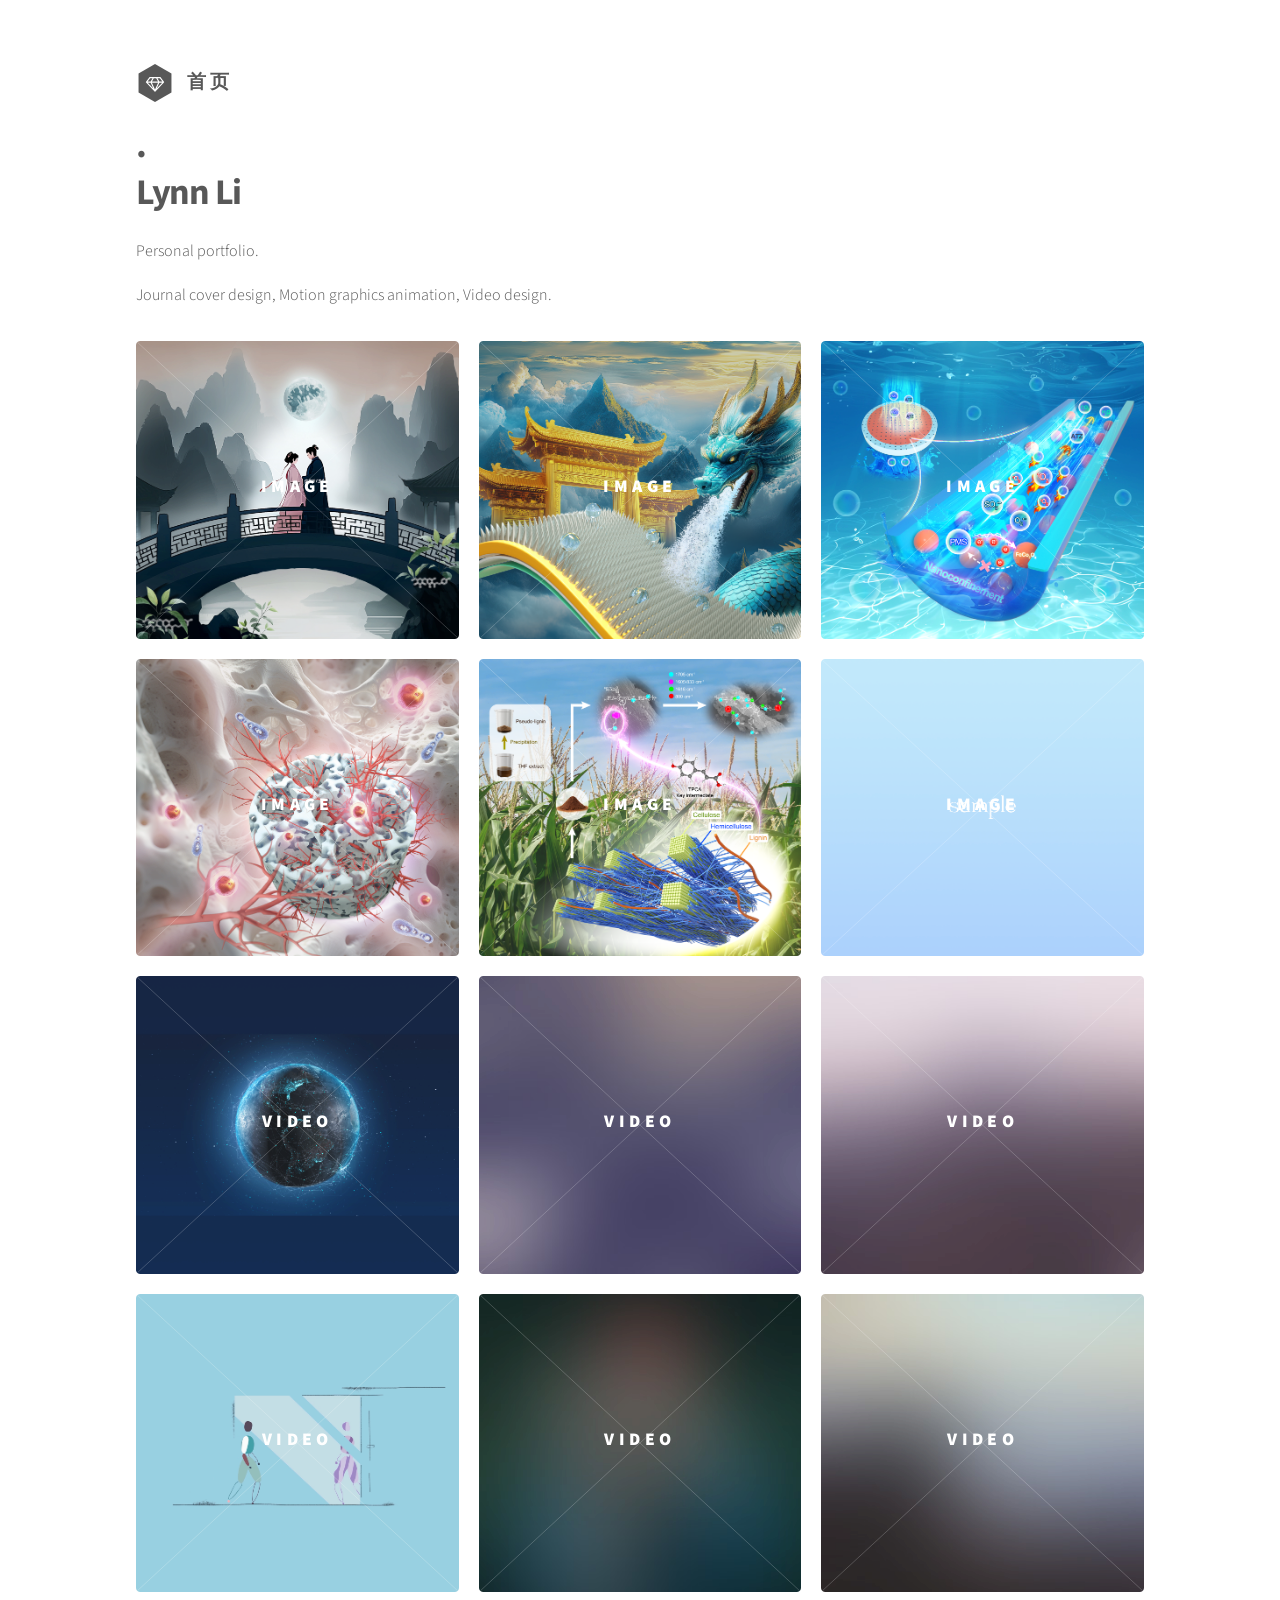
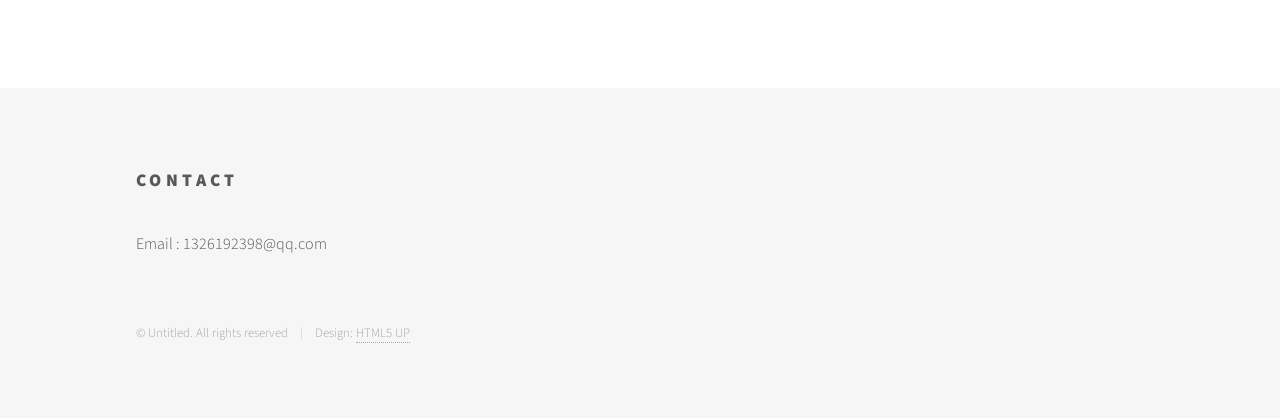
==== commit 27c04fc9: "Update index.html" ====
--- a/index.html
+++ b/index.html
@@ -25,17 +25,21 @@
 									<span class="symbol"><img src="images/logo.svg" alt="" /></span><span class="title">首页</span>
 								</a>
 
-							<!-- Nav -->
-								<nav>
-									<ul>
-										<li><a href="#menu">Menu</a></li>
-									</ul>
-								</nav>
-
+							
 						</div>
 					</header>
 
-			
+				<!-- Menu -->
+					<nav id="menu">
+						<h2>Menu</h2>
+						<ul>
+							<li><a href="index.html">Home</a></li>
+							<li><a href="generic.html">Ipsum veroeros</a></li>
+							<li><a href="generic.html">Tempus etiam</a></li>
+							<li><a href="generic.html">Consequat dolor</a></li>
+							<li><a href="elements.html">Elements</a></li>
+						</ul>
+					</nav>
 
 				<!-- Main -->
 					<div id="main">
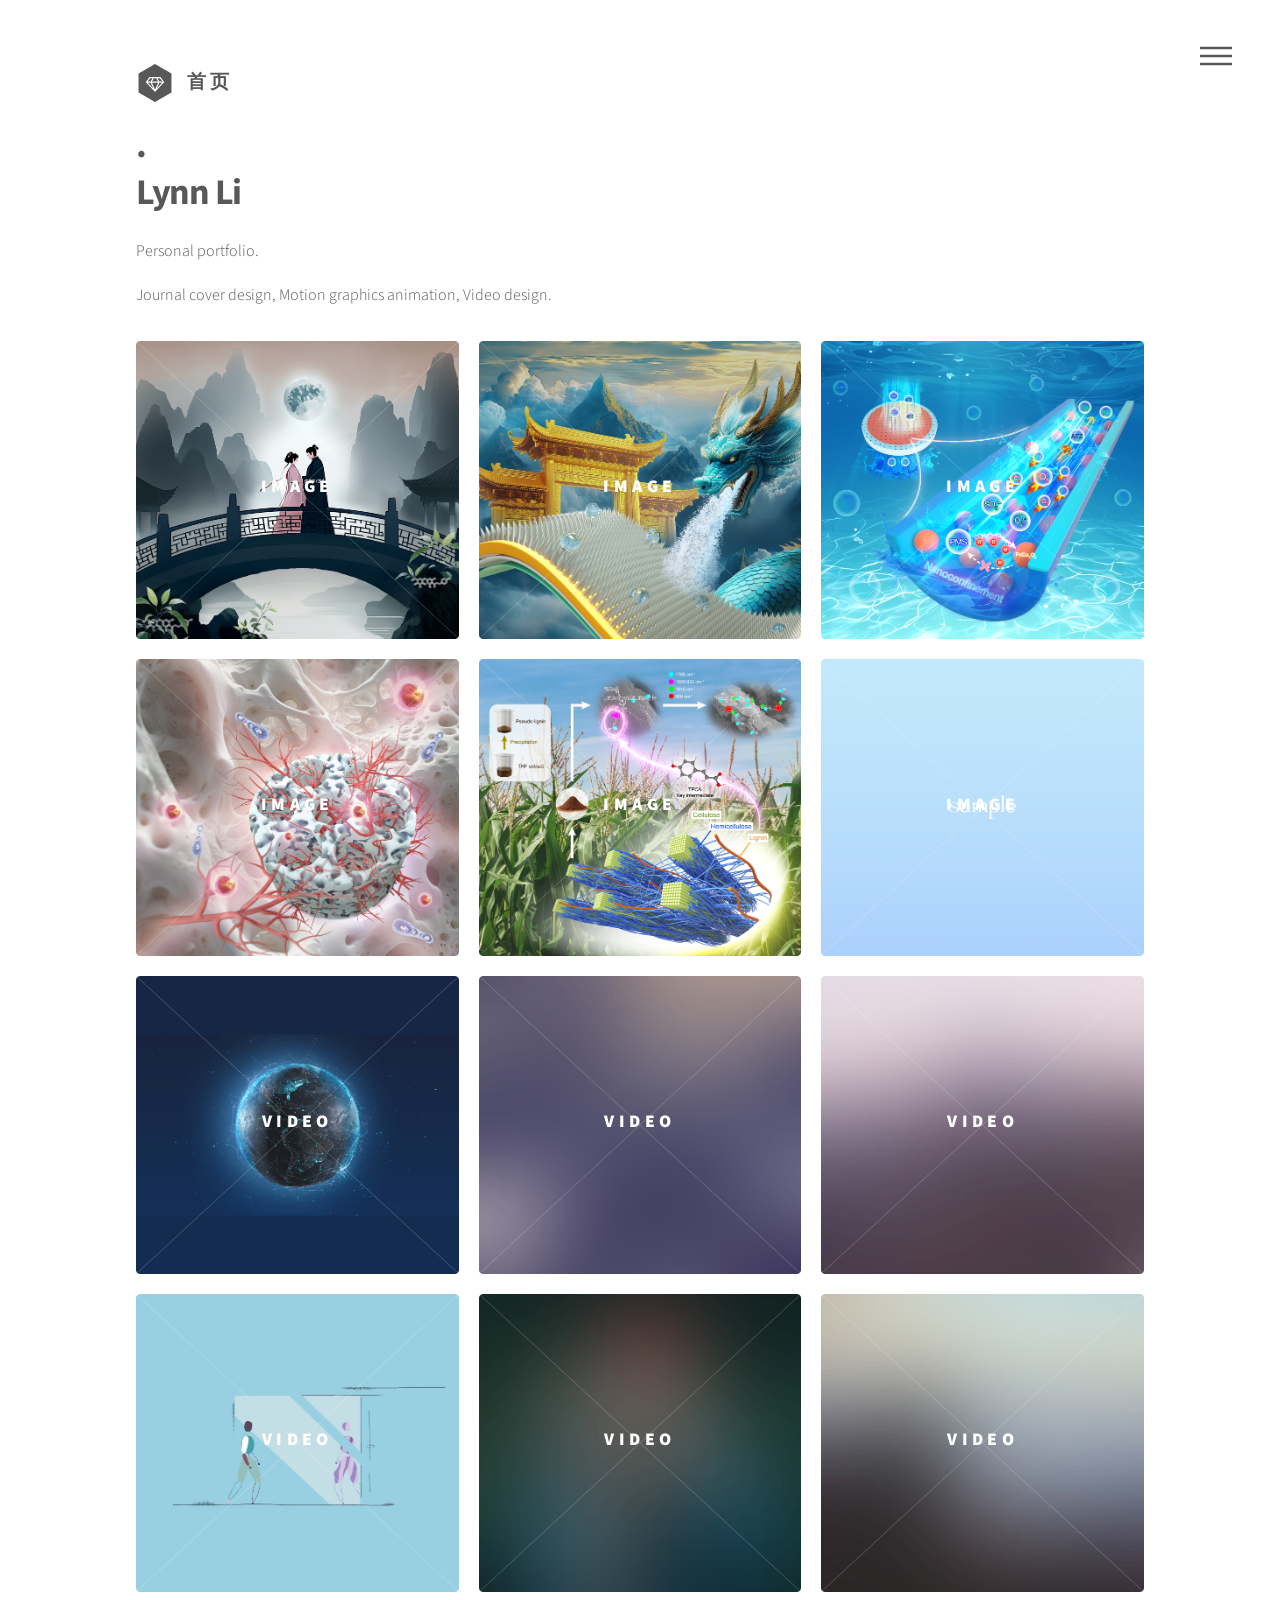
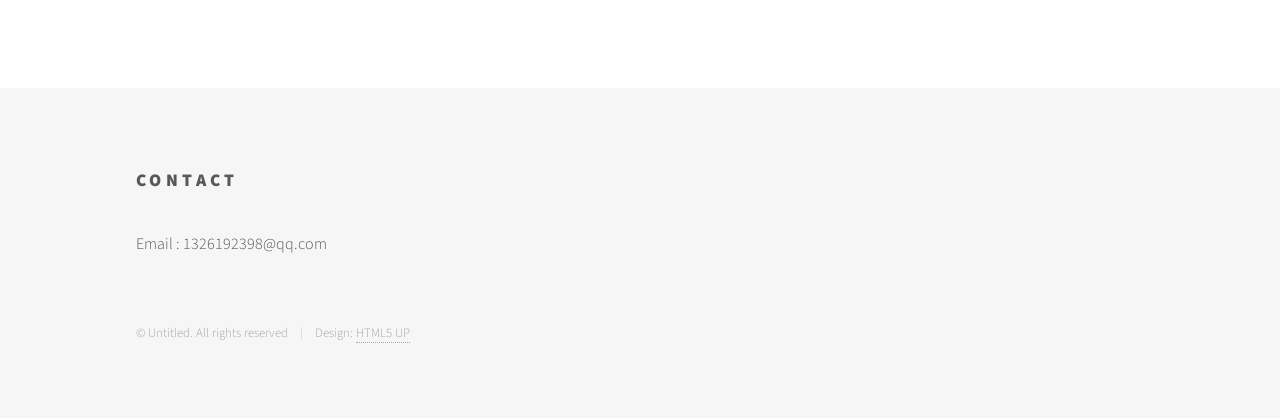
==== commit 5dfbad65: "Update index.html" ====
--- a/index.html
+++ b/index.html
@@ -25,22 +25,17 @@
 									<span class="symbol"><img src="images/logo.svg" alt="" /></span><span class="title">首页</span>
 								</a>
 
-							
+							<!-- Nav -->
+								<nav>
+									<ul>
+										<li><a href="#menu">Menu</a></li>
+									</ul>
+								</nav>
+
 						</div>
 					</header>
 
-				<!-- Menu -->
-					<nav id="menu">
-						<h2>Menu</h2>
-						<ul>
-							<li><a href="index.html">Home</a></li>
-							<li><a href="generic.html">Ipsum veroeros</a></li>
-							<li><a href="generic.html">Tempus etiam</a></li>
-							<li><a href="generic.html">Consequat dolor</a></li>
-							<li><a href="elements.html">Elements</a></li>
-						</ul>
-					</nav>
-
+			
 				<!-- Main -->
 					<div id="main">
 						<div class="inner">
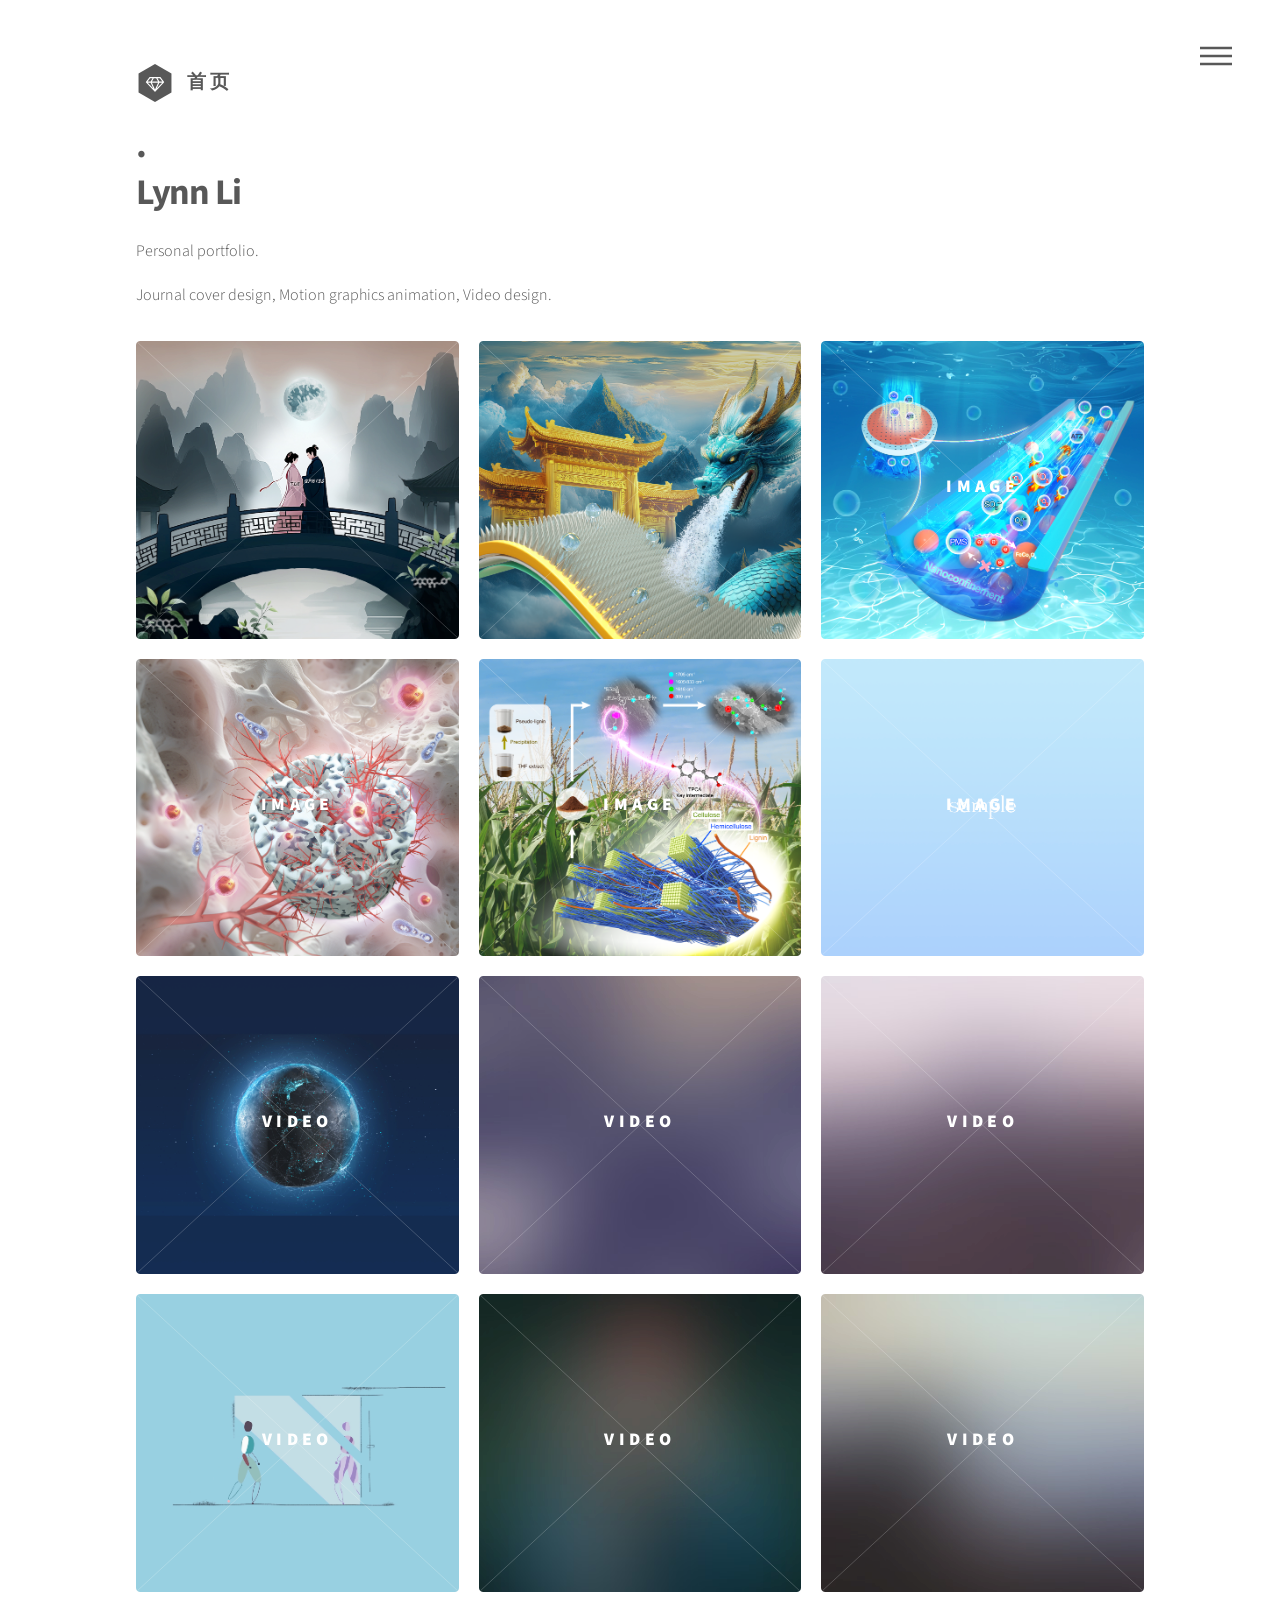
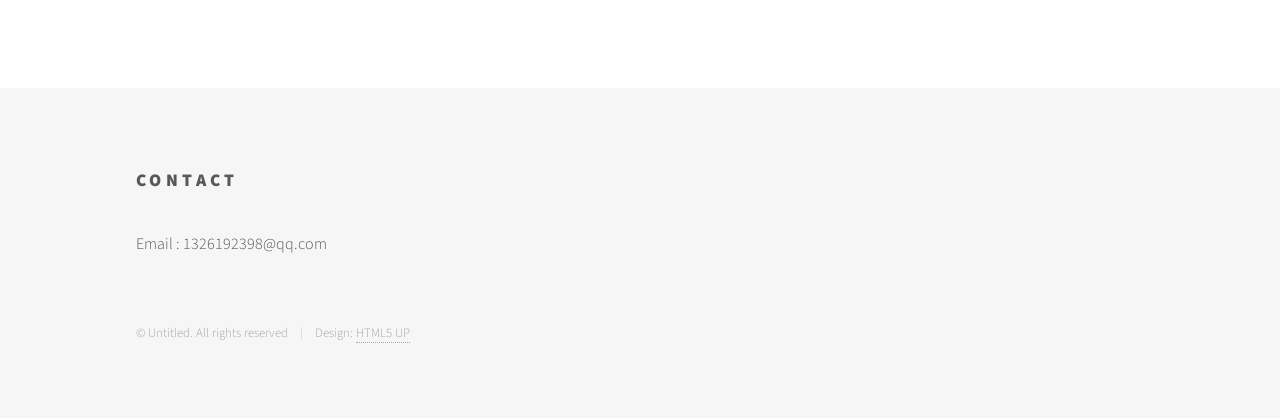
==== commit b9992c16: "update" ====
--- a/index.html
+++ b/index.html
@@ -51,7 +51,7 @@
 										<img src="images/work01sq.png" alt="" />
 									</span>
 									<a href="work01.html">
-										<h2> Image </h2>
+										<h2>   </h2>
 										<div class="content">
 											<p>Commercial Work</p>
 										</div>
@@ -62,7 +62,7 @@
 										<img src="images/work02sq.png" alt="" />
 									</span>
 									<a href="work02.html">
-										<h2>Image</h2>
+										<h2> </h2>
 										<div class="content">
 											<p>Commercial Work</p>
 										</div>
--- a/assets/css/main.css
+++ b/assets/css/main.css
@@ -3328,4 +3328,5 @@
 				padding: 0 1.25em;
 			}
 
-		}+		}
+		
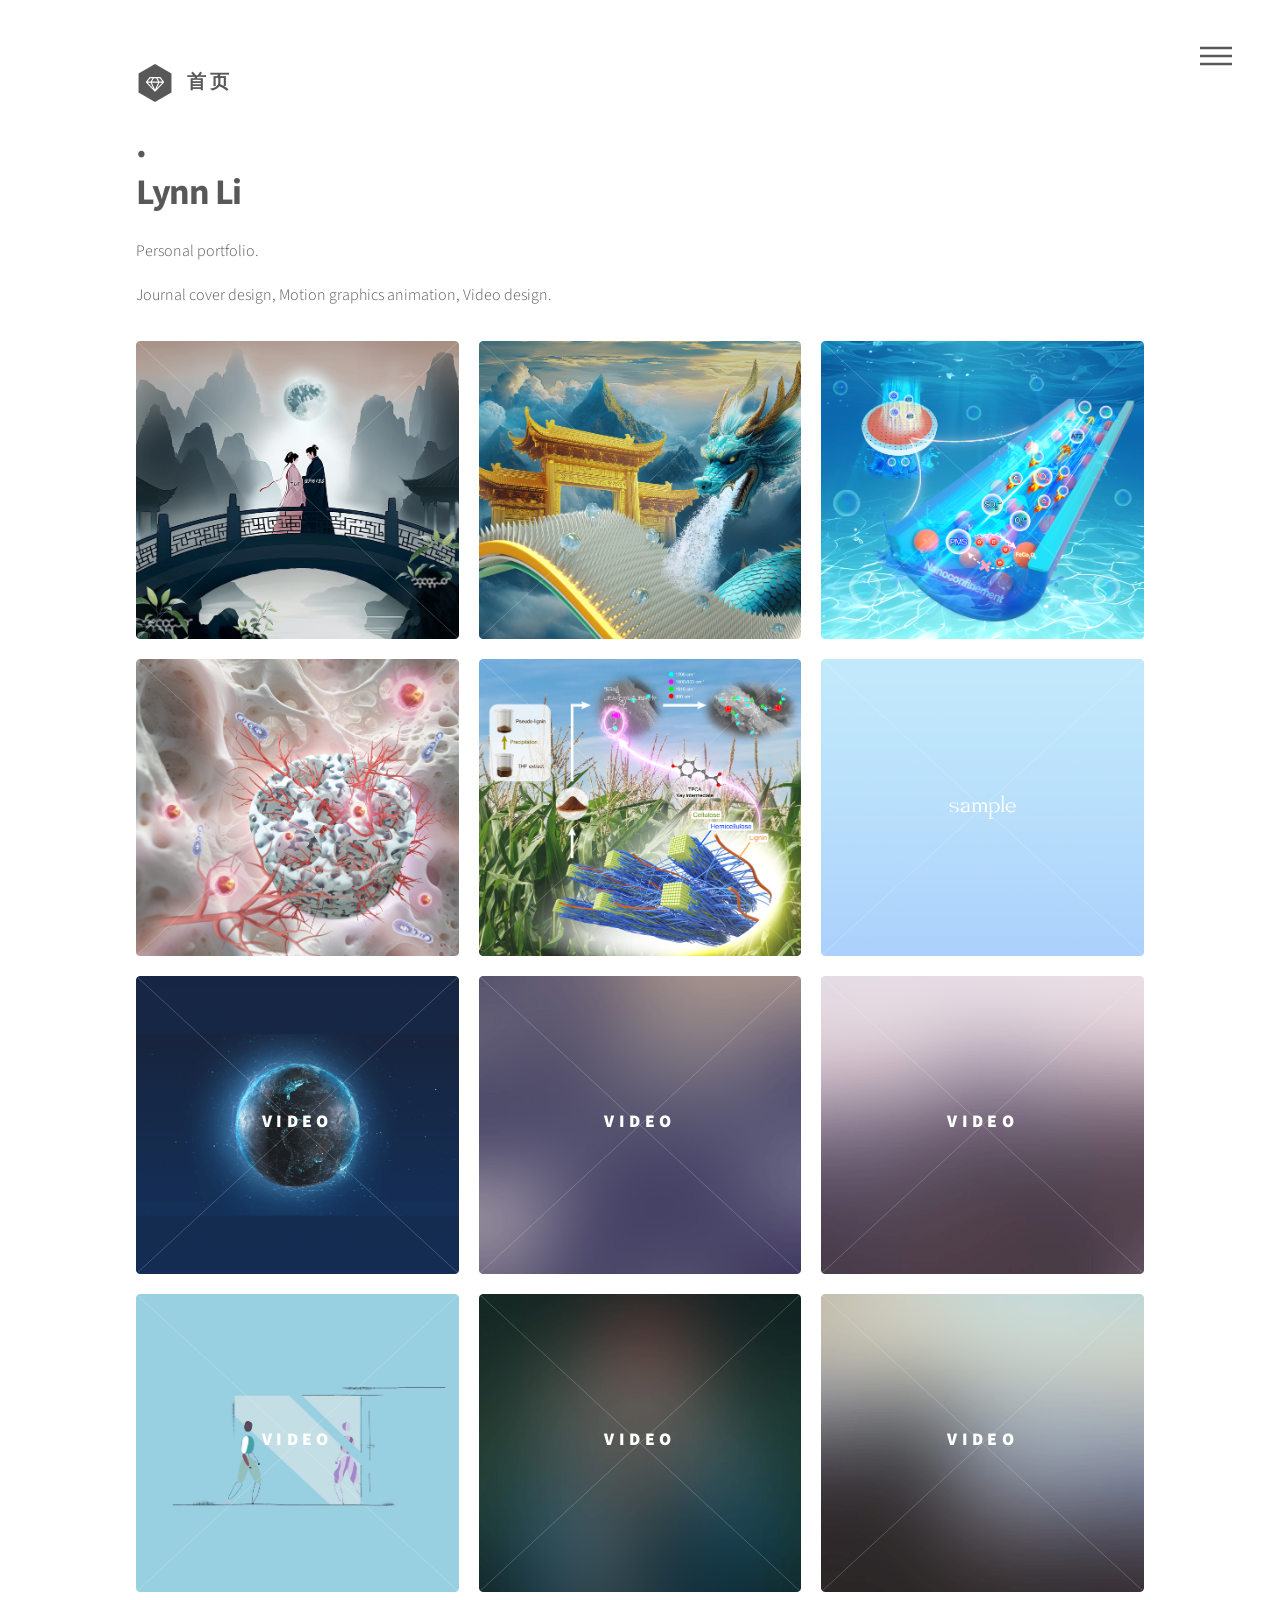
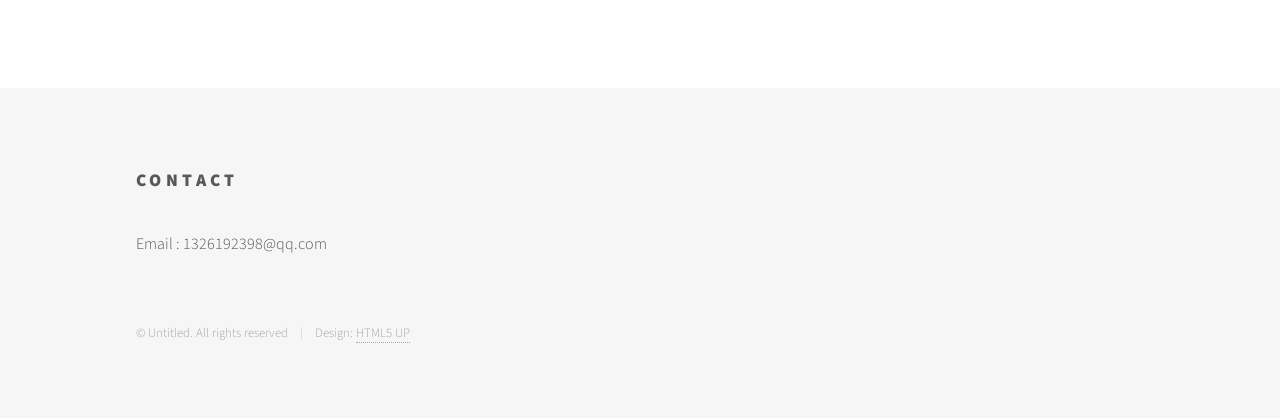
==== commit 90ed07b3: "Update index.html" ====
--- a/index.html
+++ b/index.html
@@ -53,7 +53,7 @@
 									<a href="work01.html">
 										<h2>   </h2>
 										<div class="content">
-											<p>Commercial Work</p>
+											<p>Image </p>
 										</div>
 									</a>
 								</article>
@@ -64,7 +64,7 @@
 									<a href="work02.html">
 										<h2> </h2>
 										<div class="content">
-											<p>Commercial Work</p>
+											<p>Image</p>
 										</div>
 									</a>
 								</article>
@@ -73,9 +73,9 @@
 										<img src="images/work03sq.png" alt="" />
 									</span>
 									<a href="work03.html">
-										<h2>Image</h2>
-										<div class="content">
-											<p>Commercial Work</p>
+										<h2> </h2>
+										<div class="content">
+											<p>Image</p>
 										</div>
 									</a>
 								</article>
@@ -84,9 +84,9 @@
 										<img src="images/work04sq.png" alt="" />
 									</span>
 									<a href="work04.html">
-										<h2>Image</h2>
-										<div class="content">
-											<p>Commercial Work</p>
+										<h2></h2>
+										<div class="content">
+											<p>Image</p>
 										</div>
 									</a>
 								</article>
@@ -95,9 +95,9 @@
 										<img src="images/work05sq.png" alt="" />
 									</span>
 									<a href="work05.html">
-										<h2>Image</h2>
-										<div class="content">
-											<p>Commercial Work</p>
+										<h2> </h2>
+										<div class="content">
+											<p>Image</p>
 										</div>
 									</a>
 								</article>
@@ -106,9 +106,9 @@
 										<img src="images/work06sq.png" alt="" />
 									</span>
 									<a href="work06.html">
-										<h2>Image</h2>
-										<div class="content">
-											<p>Commercial Work</p>
+										<h2> </h2>
+										<div class="content">
+											<p>Image</p>
 										</div>
 									</a>
 								</article>
